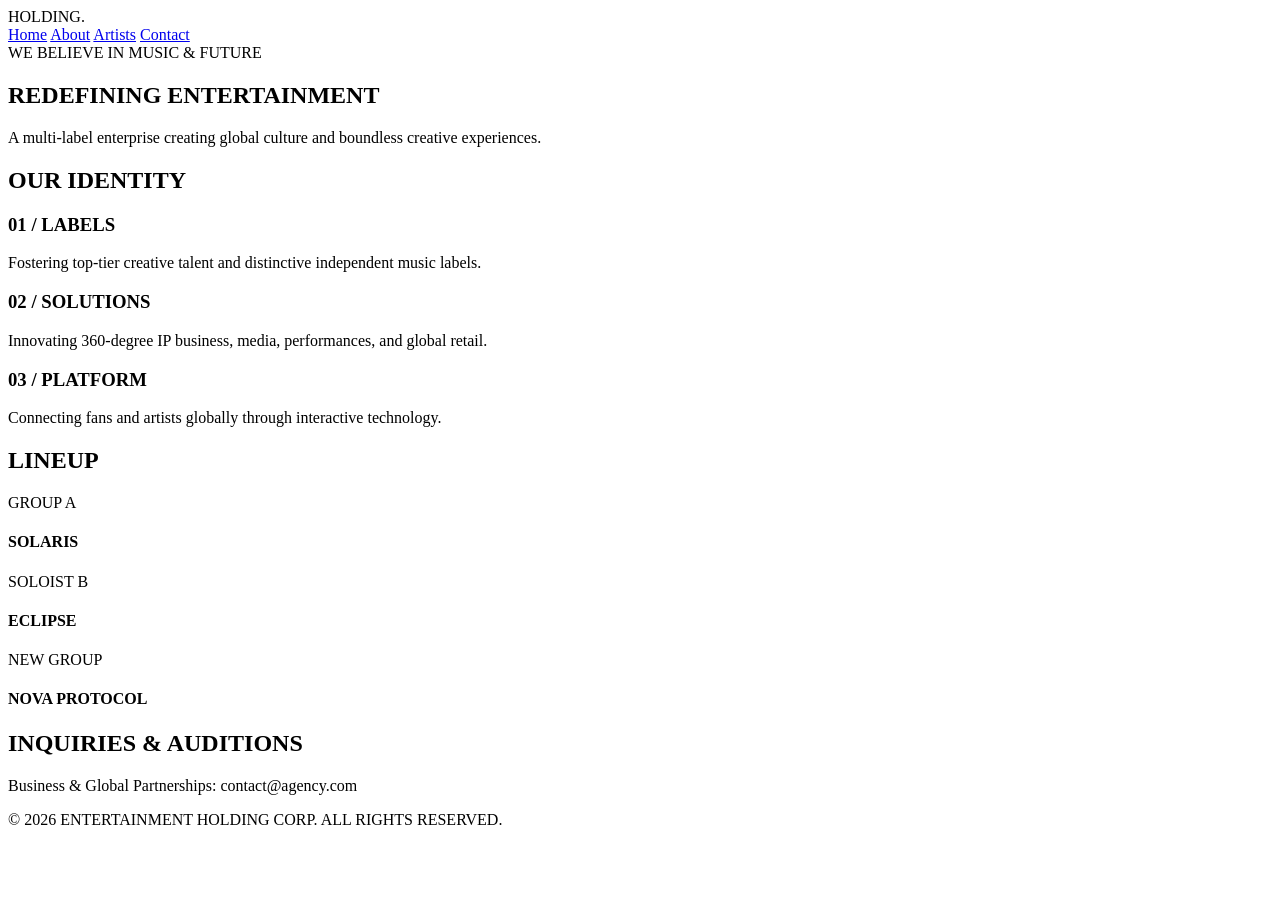
==== index.html @ 06a96ea0 "Create index.html" ====
<!DOCTYPE html>
<html lang="en">
<head>
    <meta charset="UTF-8">
    <meta name="viewport" content="width=device-width, initial-scale=1.0">
    <title>ENTERTAINMENT HOLDING | Official</title>
    <link rel="stylesheet" href="style.css">
    <!-- Google Fonts for Modern Look -->
    <link href="https://fonts.googleapis.com/css2?family=Space+Grotesk:wght@300;500;700&display=swap" rel="stylesheet">
</head>
<body>

    <!-- Minimal Header -->
    <header class="navbar">
        <div class="logo">HOLDING.</div>
        <nav class="nav-links">
            <a href="#home">Home</a>
            <a href="#about">About</a>
            <a href="#artists">Artists</a>
            <a href="#contact">Contact</a>
        </nav>
    </header>

    <!-- Section 1: Hero -->
    <section id="home" class="screen-section hero">
        <div class="content">
            <span class="tag">WE BELIEVE IN MUSIC & FUTURE</span>
            <h1>REDEFINING ENTERTAINMENT</h1>
            <p>A multi-label enterprise creating global culture and boundless creative experiences.</p>
        </div>
    </section>

    <!-- Section 2: About / Philosophy -->
    <section id="about" class="screen-section about">
        <div class="content">
            <h2>OUR IDENTITY</h2>
            <div class="grid-cards">
                <div class="card">
                    <h3>01 / LABELS</h3>
                    <p>Fostering top-tier creative talent and distinctive independent music labels.</p>
                </div>
                <div class="card">
                    <h3>02 / SOLUTIONS</h3>
                    <p>Innovating 360-degree IP business, media, performances, and global retail.</p>
                </div>
                <div class="card">
                    <h3>03 / PLATFORM</h3>
                    <p>Connecting fans and artists globally through interactive technology.</p>
                </div>
            </div>
        </div>
    </section>

    <!-- Section 3: Artists -->
    <section id="artists" class="screen-section artists">
        <div class="content">
            <h2>LINEUP</h2>
            <div class="artist-grid">
                <div class="artist-card">
                    <div class="artist-box">GROUP A</div>
                    <h4>SOLARIS</h4>
                </div>
                <div class="artist-card">
                    <div class="artist-box">SOLOIST B</div>
                    <h4>ECLIPSE</h4>
                </div>
                <div class="artist-card">
                    <div class="artist-box">NEW GROUP</div>
                    <h4>NOVA PROTOCOL</h4>
                </div>
            </div>
        </div>
    </section>

    <!-- Section 4: Contact -->
    <section id="contact" class="screen-section contact">
        <div class="content">
            <h2>INQUIRIES & AUDITIONS</h2>
            <p>Business & Global Partnerships: contact@agency.com</p>
            <footer class="footer">
                <p>&copy; 2026 ENTERTAINMENT HOLDING CORP. ALL RIGHTS RESERVED.</p>
            </footer>
        </div>
    </section>

</body>
</html>
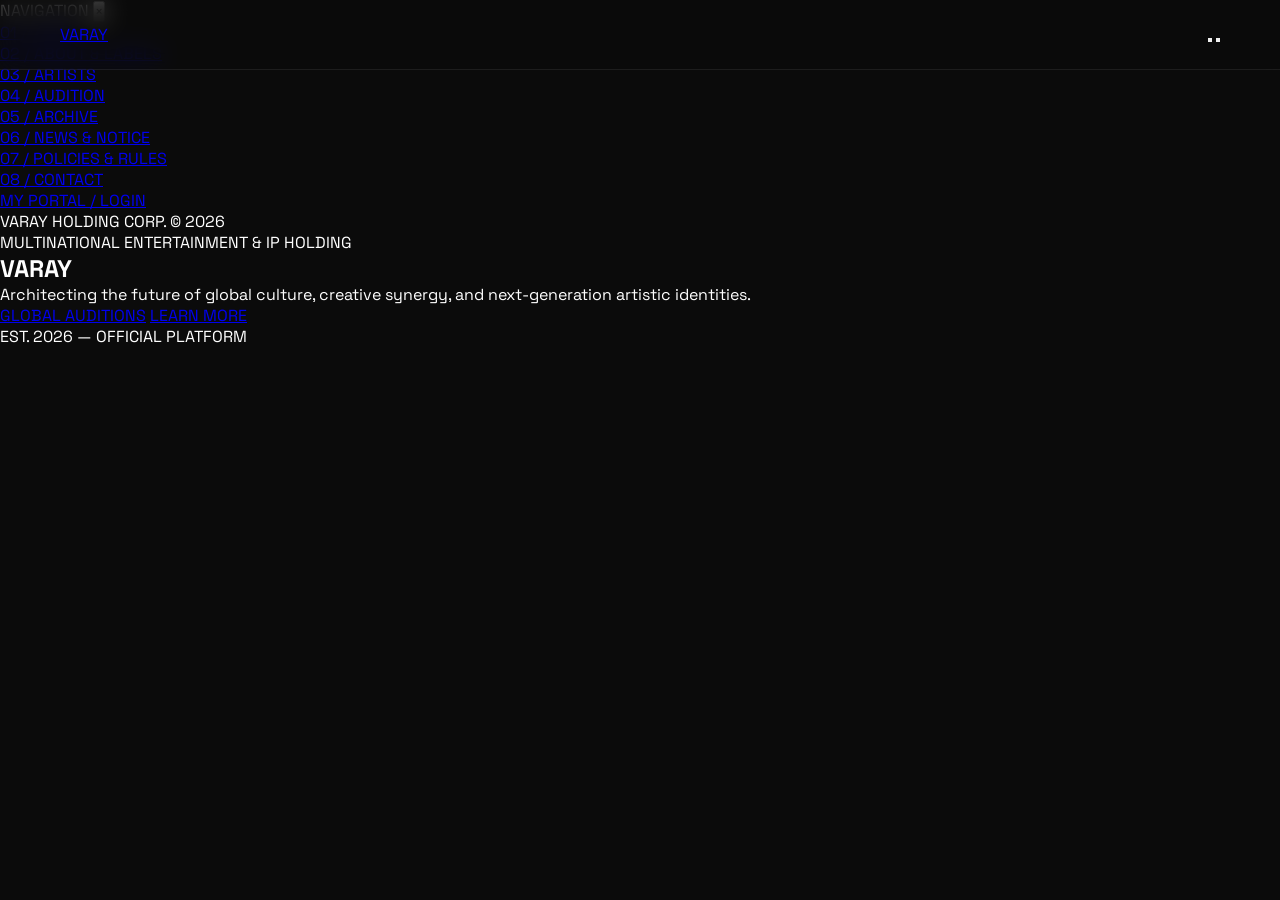
==== commit f892a19e: "Update index.html" ====
--- a/index.html
+++ b/index.html
@@ -1,87 +1,84 @@
 <!DOCTYPE html>
-<html lang="en">
+<html lang="en" data-theme="dark">
 <head>
     <meta charset="UTF-8">
-    <meta name="viewport" content="width=device-width, initial-scale=1.0">
-    <title>ENTERTAINMENT HOLDING | Official</title>
+    <meta name="viewport" content="width=device-width, initial-scale=1.0, maximum-scale=1.0, user-scalable=no">
+    <title>VARAY HOLDING | Official Global Site</title>
     <link rel="stylesheet" href="style.css">
-    <!-- Google Fonts for Modern Look -->
-    <link href="https://fonts.googleapis.com/css2?family=Space+Grotesk:wght@300;500;700&display=swap" rel="stylesheet">
+    <link rel="preconnect" href="https://fonts.googleapis.com">
+    <link rel="preconnect" href="https://fonts.gstatic.com" crossorigin>
+    <link href="https://fonts.googleapis.com/css2?family=Space+Grotesk:wght@300;400;600;700&display=swap" rel="stylesheet">
 </head>
 <body>
 
-    <!-- Minimal Header -->
+    <!-- Header / Navbar -->
     <header class="navbar">
-        <div class="logo">HOLDING.</div>
-        <nav class="nav-links">
-            <a href="#home">Home</a>
-            <a href="#about">About</a>
-            <a href="#artists">Artists</a>
-            <a href="#contact">Contact</a>
-        </nav>
+        <div class="nav-left">
+            <a href="index.html" class="brand">
+                <!-- بعداً تگ <img> لوگو اینجا قرار می‌گیرد -->
+                <span class="logo-text">VARAY</span>
+            </a>
+        </div>
+
+        <div class="nav-right">
+            <!-- Dark / Light Theme Toggle -->
+            <button id="theme-toggle" class="theme-btn" aria-label="Toggle Theme">
+                <span class="theme-indicator"></span>
+            </button>
+            
+            <!-- Menu Trigger -->
+            <button id="menu-open" class="menu-btn" aria-label="Open Navigation">
+                <span class="menu-line"></span>
+                <span class="menu-line"></span>
+            </button>
+        </div>
     </header>
 
-    <!-- Section 1: Hero -->
-    <section id="home" class="screen-section hero">
-        <div class="content">
-            <span class="tag">WE BELIEVE IN MUSIC & FUTURE</span>
-            <h1>REDEFINING ENTERTAINMENT</h1>
-            <p>A multi-label enterprise creating global culture and boundless creative experiences.</p>
+    <!-- Fullscreen Minimalist Menu Overlay -->
+    <div id="menu-overlay" class="menu-overlay">
+        <div class="menu-header">
+            <span class="menu-title">NAVIGATION</span>
+            <button id="menu-close" class="close-btn" aria-label="Close Navigation">&times;</button>
         </div>
-    </section>
+        <div class="menu-content">
+            <ul class="nav-list">
+                <li><a href="index.html" class="active">01 / HOME</a></li>
+                <li><a href="about.html">02 / ABOUT & LABELS</a></li>
+                <li><a href="artists.html">03 / ARTISTS</a></li>
+                <li><a href="audition.html">04 / AUDITION</a></li>
+                <li><a href="archive.html">05 / ARCHIVE</a></li>
+                <li><a href="news.html">06 / NEWS & NOTICE</a></li>
+                <li><a href="rules.html">07 / POLICIES & RULES</a></li>
+                <li><a href="contact.html">08 / CONTACT</a></li>
+                <li class="portal-link"><a href="portal.html">MY PORTAL / LOGIN</a></li>
+            </ul>
+        </div>
+        <div class="menu-footer">
+            <p>VARAY HOLDING CORP. &copy; 2026</p>
+        </div>
+    </div>
 
-    <!-- Section 2: About / Philosophy -->
-    <section id="about" class="screen-section about">
-        <div class="content">
-            <h2>OUR IDENTITY</h2>
-            <div class="grid-cards">
-                <div class="card">
-                    <h3>01 / LABELS</h3>
-                    <p>Fostering top-tier creative talent and distinctive independent music labels.</p>
-                </div>
-                <div class="card">
-                    <h3>02 / SOLUTIONS</h3>
-                    <p>Innovating 360-degree IP business, media, performances, and global retail.</p>
-                </div>
-                <div class="card">
-                    <h3>03 / PLATFORM</h3>
-                    <p>Connecting fans and artists globally through interactive technology.</p>
+    <!-- Main Hero Viewport -->
+    <main class="page-container">
+        <section class="hero-screen">
+            <div class="hero-center">
+                <p class="tagline">MULTINATIONAL ENTERTAINMENT & IP HOLDING</p>
+                <h1 class="main-title">VARAY</h1>
+                <p class="manifesto">
+                    Architecting the future of global culture, creative synergy, and next-generation artistic identities.
+                </p>
+                <div class="cta-actions">
+                    <a href="audition.html" class="btn-action">GLOBAL AUDITIONS</a>
+                    <a href="about.html" class="btn-secondary">LEARN MORE</a>
                 </div>
             </div>
-        </div>
-    </section>
+            
+            <div class="scroll-hint">
+                <span>EST. 2026 &mdash; OFFICIAL PLATFORM</span>
+            </div>
+        </section>
+    </main>
 
-    <!-- Section 3: Artists -->
-    <section id="artists" class="screen-section artists">
-        <div class="content">
-            <h2>LINEUP</h2>
-            <div class="artist-grid">
-                <div class="artist-card">
-                    <div class="artist-box">GROUP A</div>
-                    <h4>SOLARIS</h4>
-                </div>
-                <div class="artist-card">
-                    <div class="artist-box">SOLOIST B</div>
-                    <h4>ECLIPSE</h4>
-                </div>
-                <div class="artist-card">
-                    <div class="artist-box">NEW GROUP</div>
-                    <h4>NOVA PROTOCOL</h4>
-                </div>
-            </div>
-        </div>
-    </section>
-
-    <!-- Section 4: Contact -->
-    <section id="contact" class="screen-section contact">
-        <div class="content">
-            <h2>INQUIRIES & AUDITIONS</h2>
-            <p>Business & Global Partnerships: contact@agency.com</p>
-            <footer class="footer">
-                <p>&copy; 2026 ENTERTAINMENT HOLDING CORP. ALL RIGHTS RESERVED.</p>
-            </footer>
-        </div>
-    </section>
-
+    <script src="script.js"></script>
 </body>
 </html>
--- a/style.css
+++ b/style.css
@@ -0,0 +1,169 @@
+* {
+    margin: 0;
+    padding: 0;
+    box-sizing: border-box;
+    font-family: 'Space Grotesk', sans-serif;
+}
+
+html {
+    scroll-behavior: smooth;
+    /* این قابلیت صفحه را دقیقاً مثل هایب اسلایدی و چسبنده به هر بخش می‌کند */
+    scroll-snap-type: y mandatory;
+}
+
+body {
+    background-color: #0b0b0b;
+    color: #ffffff;
+    overflow-x: hidden;
+}
+
+/* Navbar */
+.navbar {
+    position: fixed;
+    top: 0;
+    width: 100%;
+    padding: 24px 60px;
+    display: flex;
+    justify-content: space-between;
+    align-items: center;
+    background: rgba(11, 11, 11, 0.7);
+    backdrop-filter: blur(12px);
+    z-index: 1000;
+    border-bottom: 1px solid rgba(255, 255, 255, 0.08);
+}
+
+.logo {
+    font-weight: 700;
+    font-size: 1.3rem;
+    letter-spacing: 2px;
+}
+
+.nav-links a {
+    color: #a0a0a0;
+    text-decoration: none;
+    margin-left: 35px;
+    font-size: 0.9rem;
+    letter-spacing: 1px;
+    transition: color 0.3s ease;
+}
+
+.nav-links a:hover {
+    color: #ffffff;
+}
+
+/* Screen Sections */
+.screen-section {
+    height: 100vh;
+    scroll-snap-align: start;
+    display: flex;
+    justify-content: center;
+    align-items: center;
+    padding: 80px 10%;
+    position: relative;
+    border-bottom: 1px solid rgba(255, 255, 255, 0.05);
+}
+
+.content {
+    width: 100%;
+    max-width: 1100px;
+}
+
+/* Hero Section */
+.hero .tag {
+    font-size: 0.8rem;
+    letter-spacing: 3px;
+    color: #ff3366;
+    margin-bottom: 15px;
+    display: block;
+}
+
+.hero h1 {
+    font-size: clamp(2.5rem, 6vw, 4.5rem);
+    font-weight: 700;
+    line-height: 1.1;
+    margin-bottom: 24px;
+    letter-spacing: -1px;
+}
+
+.hero p {
+    font-size: 1.2rem;
+    color: #8e8e93;
+    max-width: 600px;
+}
+
+/* Cards & Lineups */
+.grid-cards, .artist-grid {
+    display: grid;
+    grid-template-columns: repeat(auto-fit, minmax(280px, 1fr));
+    gap: 25px;
+    margin-top: 40px;
+}
+
+.card {
+    background: #141414;
+    padding: 35px;
+    border: 1px solid rgba(255, 255, 255, 0.05);
+    border-radius: 4px;
+    transition: transform 0.3s ease, border-color 0.3s ease;
+}
+
+.card:hover {
+    transform: translateY(-5px);
+    border-color: rgba(255, 255, 255, 0.3);
+}
+
+.card h3 {
+    font-size: 1rem;
+    margin-bottom: 15px;
+    letter-spacing: 1px;
+}
+
+.card p {
+    color: #8e8e93;
+    font-size: 0.95rem;
+    line-height: 1.6;
+}
+
+.artist-box {
+    height: 320px;
+    background: #181818;
+    display: flex;
+    align-items: center;
+    justify-content: center;
+    border: 1px solid rgba(255, 255, 255, 0.05);
+    margin-bottom: 15px;
+    letter-spacing: 2px;
+    color: #555;
+    transition: all 0.4s ease;
+}
+
+.artist-card:hover .artist-box {
+    background: #222;
+    color: #fff;
+    border-color: #ff3366;
+}
+
+.artist-card h4 {
+    letter-spacing: 1px;
+    font-size: 1.1rem;
+}
+
+/* Contact & Footer */
+.contact {
+    text-align: center;
+}
+
+.contact h2 {
+    font-size: 2.5rem;
+    margin-bottom: 20px;
+}
+
+.footer {
+    position: absolute;
+    bottom: 30px;
+    left: 0;
+    width: 100%;
+    font-size: 0.75rem;
+    color: #555;
+    letter-spacing: 1px;
+}
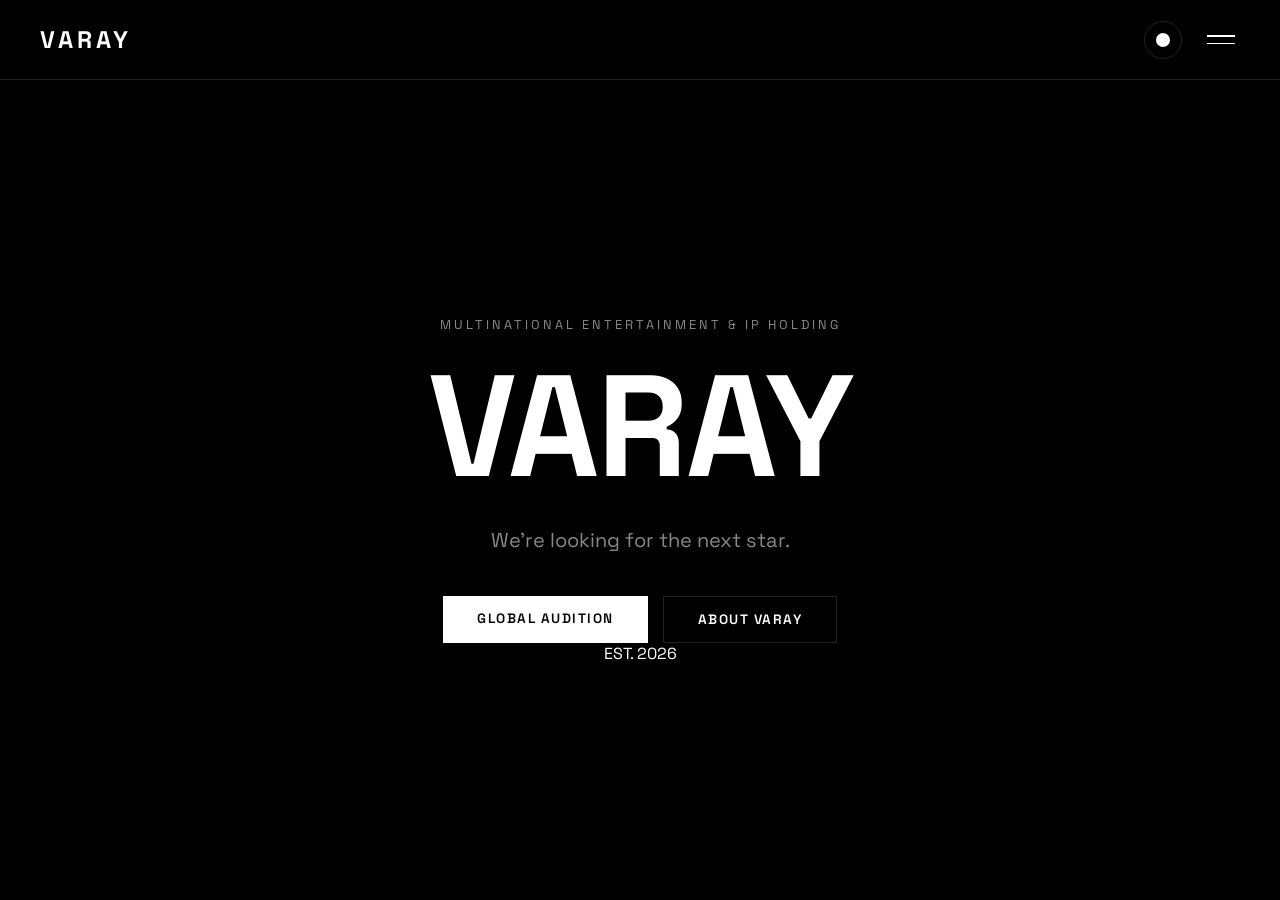
==== commit f128b993: "Update index.html" ====
--- a/index.html
+++ b/index.html
@@ -2,12 +2,12 @@
 <html lang="en" data-theme="dark">
 <head>
     <meta charset="UTF-8">
-    <meta name="viewport" content="width=device-width, initial-scale=1.0, maximum-scale=1.0, user-scalable=no">
+    <meta name="viewport" content="width=device-width, initial-scale=1.0">
     <title>VARAY HOLDING | Official Global Site</title>
     <link rel="stylesheet" href="style.css">
     <link rel="preconnect" href="https://fonts.googleapis.com">
     <link rel="preconnect" href="https://fonts.gstatic.com" crossorigin>
-    <link href="https://fonts.googleapis.com/css2?family=Space+Grotesk:wght@300;400;600;700&display=swap" rel="stylesheet">
+    <link href="https://fonts.googleapis.com/css2?family=Space+Grotesk:wght@300;400;500;600;700&display=swap" rel="stylesheet">
 </head>
 <body>
 
@@ -15,18 +15,14 @@
     <header class="navbar">
         <div class="nav-left">
             <a href="index.html" class="brand">
-                <!-- بعداً تگ <img> لوگو اینجا قرار می‌گیرد -->
                 <span class="logo-text">VARAY</span>
             </a>
         </div>
 
         <div class="nav-right">
-            <!-- Dark / Light Theme Toggle -->
             <button id="theme-toggle" class="theme-btn" aria-label="Toggle Theme">
                 <span class="theme-indicator"></span>
             </button>
-            
-            <!-- Menu Trigger -->
             <button id="menu-open" class="menu-btn" aria-label="Open Navigation">
                 <span class="menu-line"></span>
                 <span class="menu-line"></span>
@@ -34,47 +30,44 @@
         </div>
     </header>
 
-    <!-- Fullscreen Minimalist Menu Overlay -->
+    <!-- Clean Minimal Menu Overlay -->
     <div id="menu-overlay" class="menu-overlay">
         <div class="menu-header">
             <span class="menu-title">NAVIGATION</span>
             <button id="menu-close" class="close-btn" aria-label="Close Navigation">&times;</button>
         </div>
-        <div class="menu-content">
+        <div class="menu-body-scroll">
             <ul class="nav-list">
-                <li><a href="index.html" class="active">01 / HOME</a></li>
-                <li><a href="about.html">02 / ABOUT & LABELS</a></li>
-                <li><a href="artists.html">03 / ARTISTS</a></li>
-                <li><a href="audition.html">04 / AUDITION</a></li>
-                <li><a href="archive.html">05 / ARCHIVE</a></li>
-                <li><a href="news.html">06 / NEWS & NOTICE</a></li>
-                <li><a href="rules.html">07 / POLICIES & RULES</a></li>
-                <li><a href="contact.html">08 / CONTACT</a></li>
-                <li class="portal-link"><a href="portal.html">MY PORTAL / LOGIN</a></li>
+                <li><a href="index.html" class="active">HOME</a></li>
+                <li><a href="about.html">ABOUT</a></li>
+                <li><a href="artists.html">ARTISTS</a></li>
+                <li><a href="audition.html">AUDITION</a></li>
+                <li><a href="news.html">NEWS</a></li>
+                <li><a href="rules.html">POLICIES</a></li>
+                <li><a href="contact.html">CONTACT</a></li>
+                <li class="portal-link"><a href="portal.html">PORTAL</a></li>
             </ul>
         </div>
         <div class="menu-footer">
-            <p>VARAY HOLDING CORP. &copy; 2026</p>
+            <p>VARAY HOLDING CORP.</p>
         </div>
     </div>
 
-    <!-- Main Hero Viewport -->
+    <!-- Main Container -->
     <main class="page-container">
         <section class="hero-screen">
             <div class="hero-center">
                 <p class="tagline">MULTINATIONAL ENTERTAINMENT & IP HOLDING</p>
                 <h1 class="main-title">VARAY</h1>
-                <p class="manifesto">
-                    Architecting the future of global culture, creative synergy, and next-generation artistic identities.
-                </p>
+                <p class="manifesto">We're looking for the next star.</p>
                 <div class="cta-actions">
-                    <a href="audition.html" class="btn-action">GLOBAL AUDITIONS</a>
-                    <a href="about.html" class="btn-secondary">LEARN MORE</a>
+                    <a href="audition.html" class="btn-action">GLOBAL AUDITION</a>
+                    <a href="about.html" class="btn-secondary">ABOUT VARAY</a>
                 </div>
             </div>
             
-            <div class="scroll-hint">
-                <span>EST. 2026 &mdash; OFFICIAL PLATFORM</span>
+            <div class="hero-bottom-info">
+                <span>EST. 2026</span>
             </div>
         </section>
     </main>
--- a/style.css
+++ b/style.css
@@ -1,169 +1,317 @@
+/* --- Global Reset & Variables --- */
+:root {
+    --bg-color: #000000;
+    --text-color: #ffffff;
+    --muted-color: #888888;
+    --border-color: #222222;
+    --card-bg: #0d0d0d;
+    --contrast-btn-bg: #ffffff;
+    --contrast-btn-text: #000000;
+}
+
+[data-theme="light"] {
+    --bg-color: #ffffff;
+    --text-color: #000000;
+    --muted-color: #666666;
+    --border-color: #e5e5e5;
+    --card-bg: #f7f7f7;
+    --contrast-btn-bg: #000000;
+    --contrast-btn-text: #ffffff;
+}
+
 * {
     margin: 0;
     padding: 0;
     box-sizing: border-box;
-    font-family: 'Space Grotesk', sans-serif;
-}
-
-html {
-    scroll-behavior: smooth;
-    /* این قابلیت صفحه را دقیقاً مثل هایب اسلایدی و چسبنده به هر بخش می‌کند */
-    scroll-snap-type: y mandatory;
+    font-family: 'Space Grotesk', -apple-system, BlinkMacSystemFont, 'Segoe UI', Roboto, sans-serif;
+    -webkit-font-smoothing: antialiased;
 }
 
 body {
-    background-color: #0b0b0b;
-    color: #ffffff;
+    background-color: var(--bg-color);
+    color: var(--text-color);
+    transition: background-color 0.3s ease, color 0.3s ease;
     overflow-x: hidden;
 }
 
-/* Navbar */
+/* --- Header / Navigation Bar --- */
 .navbar {
     position: fixed;
     top: 0;
+    left: 0;
     width: 100%;
-    padding: 24px 60px;
+    height: 80px;
+    padding: 0 40px;
     display: flex;
     justify-content: space-between;
     align-items: center;
-    background: rgba(11, 11, 11, 0.7);
-    backdrop-filter: blur(12px);
+    background: var(--bg-color);
+    border-bottom: 1px solid var(--border-color);
+    z-index: 999;
+}
+
+.brand {
+    text-decoration: none;
+    color: var(--text-color);
+    display: flex;
+    align-items: center;
+    gap: 12px;
+}
+
+.logo-text {
+    font-size: 1.5rem;
+    font-weight: 700;
+    letter-spacing: 4px;
+}
+
+.nav-right {
+    display: flex;
+    align-items: center;
+    gap: 20px;
+}
+
+/* Theme Toggle Button (Circle Monochrome Switch) */
+.theme-btn {
+    width: 38px;
+    height: 38px;
+    border-radius: 50%;
+    background: transparent;
+    border: 1px solid var(--border-color);
+    cursor: pointer;
+    display: flex;
+    align-items: center;
+    justify-content: center;
+    transition: border-color 0.2s;
+}
+
+.theme-indicator {
+    width: 14px;
+    height: 14px;
+    border-radius: 50%;
+    background-color: var(--text-color);
+    transition: transform 0.3s ease;
+}
+
+/* Menu Trigger Button (Two Minimal Bars) */
+.menu-btn {
+    background: none;
+    border: none;
+    cursor: pointer;
+    display: flex;
+    flex-direction: column;
+    gap: 6px;
+    padding: 10px 5px;
+}
+
+.menu-line {
+    width: 28px;
+    height: 1.5px;
+    background-color: var(--text-color);
+    transition: transform 0.3s ease;
+}
+
+/* --- Fullscreen Minimalist Menu Overlay --- */
+.menu-overlay {
+    position: fixed;
+    top: 0;
+    left: 0;
+    width: 100%;
+    height: 100vh;
+    background: var(--bg-color);
     z-index: 1000;
-    border-bottom: 1px solid rgba(255, 255, 255, 0.08);
-}
-
-.logo {
-    font-weight: 700;
-    font-size: 1.3rem;
+    display: flex;
+    flex-direction: column;
+    justify-content: space-between;
+    padding: 30px 40px;
+    opacity: 0;
+    pointer-events: none;
+    transition: opacity 0.35s cubic-bezier(0.16, 1, 0.3, 1);
+}
+
+.menu-overlay.open {
+    opacity: 1;
+    pointer-events: auto;
+}
+
+.menu-header {
+    display: flex;
+    justify-content: space-between;
+    align-items: center;
+    border-bottom: 1px solid var(--border-color);
+    padding-bottom: 20px;
+}
+
+.menu-title {
+    font-size: 0.75rem;
     letter-spacing: 2px;
-}
-
-.nav-links a {
-    color: #a0a0a0;
+    color: var(--muted-color);
+}
+
+.close-btn {
+    background: none;
+    border: none;
+    font-size: 2.2rem;
+    color: var(--text-color);
+    cursor: pointer;
+    line-height: 1;
+}
+
+.menu-content {
+    margin: auto 0;
+}
+
+.nav-list {
+    list-style: none;
+    display: flex;
+    flex-direction: column;
+    gap: 16px;
+}
+
+.nav-list li a {
+    color: var(--text-color);
     text-decoration: none;
-    margin-left: 35px;
-    font-size: 0.9rem;
+    font-size: clamp(1.4rem, 3.5vw, 2.5rem);
+    font-weight: 600;
+    letter-spacing: -0.5px;
+    display: inline-block;
+    transition: opacity 0.2s, transform 0.2s;
+}
+
+.nav-list li a:hover {
+    opacity: 0.5;
+    transform: translateX(10px);
+}
+
+.nav-list li.portal-link a {
+    font-size: 1rem;
+    letter-spacing: 2px;
+    margin-top: 15px;
+    padding: 10px 20px;
+    border: 1px solid var(--text-color);
+    display: inline-block;
+}
+
+.menu-footer {
+    border-top: 1px solid var(--border-color);
+    padding-top: 20px;
+    font-size: 0.75rem;
+    color: var(--muted-color);
     letter-spacing: 1px;
-    transition: color 0.3s ease;
-}
-
-.nav-links a:hover {
-    color: #ffffff;
-}
-
-/* Screen Sections */
-.screen-section {
-    height: 100vh;
-    scroll-snap-align: start;
-    display: flex;
+}
+
+/* --- Hero Page Screen --- */
+.page-container {
+    width: 100%;
+    min-height: 100vh;
+    display: flex;
+    flex-direction: column;
     justify-content: center;
     align-items: center;
-    padding: 80px 10%;
+    padding-top: 80px;
+}
+
+.hero-screen {
+    width: 100%;
+    height: calc(100vh - 80px);
+    display: flex;
+    flex-direction: column;
+    justify-content: center;
+    align-items: center;
+    text-align: center;
+    padding: 0 20px;
     position: relative;
-    border-bottom: 1px solid rgba(255, 255, 255, 0.05);
-}
-
-.content {
-    width: 100%;
-    max-width: 1100px;
-}
-
-/* Hero Section */
-.hero .tag {
+}
+
+.tagline {
     font-size: 0.8rem;
     letter-spacing: 3px;
-    color: #ff3366;
-    margin-bottom: 15px;
-    display: block;
-}
-
-.hero h1 {
-    font-size: clamp(2.5rem, 6vw, 4.5rem);
+    color: var(--muted-color);
+    margin-bottom: 25px;
+}
+
+.main-title {
+    font-size: clamp(3.5rem, 12vw, 9rem);
     font-weight: 700;
-    line-height: 1.1;
-    margin-bottom: 24px;
-    letter-spacing: -1px;
-}
-
-.hero p {
-    font-size: 1.2rem;
-    color: #8e8e93;
-    max-width: 600px;
-}
-
-/* Cards & Lineups */
-.grid-cards, .artist-grid {
-    display: grid;
-    grid-template-columns: repeat(auto-fit, minmax(280px, 1fr));
-    gap: 25px;
-    margin-top: 40px;
-}
-
-.card {
-    background: #141414;
-    padding: 35px;
-    border: 1px solid rgba(255, 255, 255, 0.05);
-    border-radius: 4px;
-    transition: transform 0.3s ease, border-color 0.3s ease;
-}
-
-.card:hover {
-    transform: translateY(-5px);
-    border-color: rgba(255, 255, 255, 0.3);
-}
-
-.card h3 {
-    font-size: 1rem;
-    margin-bottom: 15px;
-    letter-spacing: 1px;
-}
-
-.card p {
-    color: #8e8e93;
-    font-size: 0.95rem;
+    letter-spacing: -2px;
+    line-height: 0.95;
+    margin-bottom: 30px;
+}
+
+.manifesto {
+    font-size: clamp(0.95rem, 1.8vw, 1.25rem);
+    color: var(--muted-color);
+    max-width: 650px;
     line-height: 1.6;
-}
-
-.artist-box {
-    height: 320px;
-    background: #181818;
-    display: flex;
-    align-items: center;
+    margin: 0 auto 40px auto;
+}
+
+.cta-actions {
+    display: flex;
+    gap: 15px;
     justify-content: center;
-    border: 1px solid rgba(255, 255, 255, 0.05);
-    margin-bottom: 15px;
-    letter-spacing: 2px;
-    color: #555;
-    transition: all 0.4s ease;
-}
-
-.artist-card:hover .artist-box {
-    background: #222;
-    color: #fff;
-    border-color: #ff3366;
-}
-
-.artist-card h4 {
-    letter-spacing: 1px;
-    font-size: 1.1rem;
-}
-
-/* Contact & Footer */
-.contact {
-    text-align: center;
-}
-
-.contact h2 {
-    font-size: 2.5rem;
-    margin-bottom: 20px;
-}
-
-.footer {
+    flex-wrap: wrap;
+}
+
+.btn-action {
+    background-color: var(--contrast-btn-bg);
+    color: var(--contrast-btn-text);
+    padding: 14px 34px;
+    text-decoration: none;
+    font-size: 0.85rem;
+    font-weight: 600;
+    letter-spacing: 1.5px;
+    transition: opacity 0.2s;
+}
+
+.btn-action:hover {
+    opacity: 0.85;
+}
+
+.btn-secondary {
+    background-color: transparent;
+    color: var(--text-color);
+    border: 1px solid var(--border-color);
+    padding: 14px 34px;
+    text-decoration: none;
+    font-size: 0.85rem;
+    font-weight: 600;
+    letter-spacing: 1.5px;
+    transition: border-color 0.2s;
+}
+
+.btn-secondary:hover {
+    border-color: var(--text-color);
+}
+
+.scroll-hint {
     position: absolute;
     bottom: 30px;
-    left: 0;
-    width: 100%;
     font-size: 0.75rem;
-    color: #555;
-    letter-spacing: 1px;
-}
+    letter-spacing: 2px;
+    color: var(--muted-color);
+}
+
+/* --- Mobile Responsiveness --- */
+@media (max-width: 768px) {
+    .navbar {
+        padding: 0 20px;
+        height: 70px;
+    }
+    .page-container {
+        padding-top: 70px;
+    }
+    .hero-screen {
+        height: calc(100vh - 70px);
+    }
+    .menu-overlay {
+        padding: 20px;
+    }
+    .cta-actions {
+        flex-direction: column;
+        width: 100%;
+        max-width: 320px;
+    }
+    .btn-action, .btn-secondary {
+        width: 100%;
+    }
+}
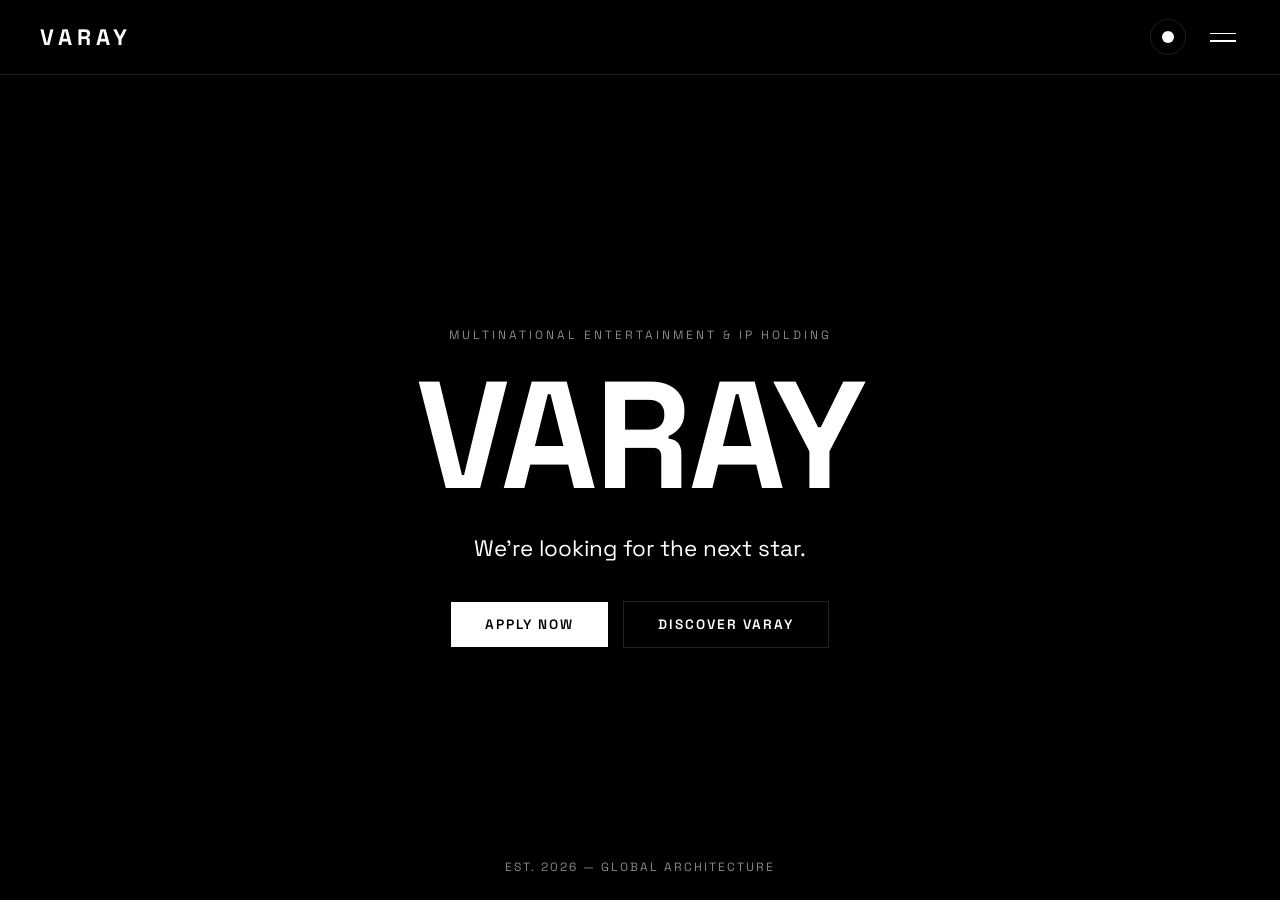
==== commit c08bed4b: "Update index.html" ====
--- a/index.html
+++ b/index.html
@@ -30,26 +30,23 @@
         </div>
     </header>
 
-    <!-- Clean Minimal Menu Overlay -->
+    <!-- Custom Menu Overlay -->
     <div id="menu-overlay" class="menu-overlay">
         <div class="menu-header">
-            <span class="menu-title">NAVIGATION</span>
+            <span class="menu-title">INDEX</span>
             <button id="menu-close" class="close-btn" aria-label="Close Navigation">&times;</button>
         </div>
         <div class="menu-body-scroll">
             <ul class="nav-list">
-                <li><a href="index.html" class="active">HOME</a></li>
-                <li><a href="about.html">ABOUT</a></li>
-                <li><a href="artists.html">ARTISTS</a></li>
-                <li><a href="audition.html">AUDITION</a></li>
-                <li><a href="news.html">NEWS</a></li>
-                <li><a href="rules.html">POLICIES</a></li>
-                <li><a href="contact.html">CONTACT</a></li>
-                <li class="portal-link"><a href="portal.html">PORTAL</a></li>
+                <li><a href="portal.html">PORTAL</a></li>
+                <li><a href="info.html">INFO</a></li>
+                <li><a href="smiles-and-rules.html">SMILES AND RULES</a></li>
+                <li><a href="news.html">ANNOUNCEMENTS * NEWS</a></li>
+                <li><a href="apply.html">APPLY</a></li>
             </ul>
         </div>
         <div class="menu-footer">
-            <p>VARAY HOLDING CORP.</p>
+            <p>VARAY HOLDING CORP. &copy; 2026</p>
         </div>
     </div>
 
@@ -61,13 +58,13 @@
                 <h1 class="main-title">VARAY</h1>
                 <p class="manifesto">We're looking for the next star.</p>
                 <div class="cta-actions">
-                    <a href="audition.html" class="btn-action">GLOBAL AUDITION</a>
-                    <a href="about.html" class="btn-secondary">ABOUT VARAY</a>
+                    <a href="apply.html" class="btn-action">APPLY NOW</a>
+                    <a href="info.html" class="btn-secondary">DISCOVER VARAY</a>
                 </div>
             </div>
             
             <div class="hero-bottom-info">
-                <span>EST. 2026</span>
+                <span>EST. 2026 &mdash; GLOBAL ARCHITECTURE</span>
             </div>
         </section>
     </main>
--- a/style.css
+++ b/style.css
@@ -1,10 +1,10 @@
-/* --- Global Reset & Variables --- */
+/* --- Global Theme Variables --- */
 :root {
     --bg-color: #000000;
     --text-color: #ffffff;
     --muted-color: #888888;
     --border-color: #222222;
-    --card-bg: #0d0d0d;
+    --input-bg: #0d0d0d;
     --contrast-btn-bg: #ffffff;
     --contrast-btn-text: #000000;
 }
@@ -14,7 +14,7 @@
     --text-color: #000000;
     --muted-color: #666666;
     --border-color: #e5e5e5;
-    --card-bg: #f7f7f7;
+    --input-bg: #f7f7f7;
     --contrast-btn-bg: #000000;
     --contrast-btn-text: #ffffff;
 }
@@ -27,20 +27,26 @@
     -webkit-font-smoothing: antialiased;
 }
 
+html {
+    overflow-y: scroll; /* حفظ اسکرول ارگانیک زنده */
+}
+
 body {
     background-color: var(--bg-color);
     color: var(--text-color);
-    transition: background-color 0.3s ease, color 0.3s ease;
-    overflow-x: hidden;
-}
-
-/* --- Header / Navigation Bar --- */
+    transition: background-color 0.25s ease, color 0.25s ease;
+    min-height: 100vh;
+    display: flex;
+    flex-direction: column;
+}
+
+/* --- Header / Navbar --- */
 .navbar {
     position: fixed;
     top: 0;
     left: 0;
     width: 100%;
-    height: 80px;
+    height: 75px;
     padding: 0 40px;
     display: flex;
     justify-content: space-between;
@@ -55,13 +61,12 @@
     color: var(--text-color);
     display: flex;
     align-items: center;
-    gap: 12px;
 }
 
 .logo-text {
-    font-size: 1.5rem;
+    font-size: 1.4rem;
     font-weight: 700;
-    letter-spacing: 4px;
+    letter-spacing: 5px;
 }
 
 .nav-right {
@@ -70,10 +75,9 @@
     gap: 20px;
 }
 
-/* Theme Toggle Button (Circle Monochrome Switch) */
 .theme-btn {
-    width: 38px;
-    height: 38px;
+    width: 36px;
+    height: 36px;
     border-radius: 50%;
     background: transparent;
     border: 1px solid var(--border-color);
@@ -81,18 +85,15 @@
     display: flex;
     align-items: center;
     justify-content: center;
-    transition: border-color 0.2s;
 }
 
 .theme-indicator {
-    width: 14px;
-    height: 14px;
+    width: 12px;
+    height: 12px;
     border-radius: 50%;
     background-color: var(--text-color);
-    transition: transform 0.3s ease;
-}
-
-/* Menu Trigger Button (Two Minimal Bars) */
+}
+
 .menu-btn {
     background: none;
     border: none;
@@ -100,17 +101,16 @@
     display: flex;
     flex-direction: column;
     gap: 6px;
-    padding: 10px 5px;
+    padding: 10px 4px;
 }
 
 .menu-line {
-    width: 28px;
+    width: 26px;
     height: 1.5px;
     background-color: var(--text-color);
-    transition: transform 0.3s ease;
-}
-
-/* --- Fullscreen Minimalist Menu Overlay --- */
+}
+
+/* --- Clean Fullscreen Menu Overlay --- */
 .menu-overlay {
     position: fixed;
     top: 0;
@@ -122,10 +122,10 @@
     display: flex;
     flex-direction: column;
     justify-content: space-between;
-    padding: 30px 40px;
+    padding: 25px 40px;
     opacity: 0;
     pointer-events: none;
-    transition: opacity 0.35s cubic-bezier(0.16, 1, 0.3, 1);
+    transition: opacity 0.3s cubic-bezier(0.16, 1, 0.3, 1);
 }
 
 .menu-overlay.open {
@@ -138,25 +138,26 @@
     justify-content: space-between;
     align-items: center;
     border-bottom: 1px solid var(--border-color);
-    padding-bottom: 20px;
+    padding-bottom: 15px;
 }
 
 .menu-title {
     font-size: 0.75rem;
-    letter-spacing: 2px;
+    letter-spacing: 3px;
     color: var(--muted-color);
 }
 
 .close-btn {
     background: none;
     border: none;
-    font-size: 2.2rem;
-    color: var(--text-color);
-    cursor: pointer;
-    line-height: 1;
-}
-
-.menu-content {
+    font-size: 2rem;
+    color: var(--text-color);
+    cursor: pointer;
+}
+
+.menu-body-scroll {
+    overflow-y: auto;
+    padding: 20px 0;
     margin: auto 0;
 }
 
@@ -164,92 +165,102 @@
     list-style: none;
     display: flex;
     flex-direction: column;
-    gap: 16px;
+    gap: 12px;
 }
 
 .nav-list li a {
     color: var(--text-color);
     text-decoration: none;
-    font-size: clamp(1.4rem, 3.5vw, 2.5rem);
+    font-size: clamp(1.6rem, 3.5vw, 2.6rem);
     font-weight: 600;
-    letter-spacing: -0.5px;
+    letter-spacing: 1px;
     display: inline-block;
     transition: opacity 0.2s, transform 0.2s;
 }
 
-.nav-list li a:hover {
-    opacity: 0.5;
-    transform: translateX(10px);
+.nav-list li a:hover, .nav-list li a.active {
+    opacity: 0.4;
+    transform: translateX(8px);
 }
 
 .nav-list li.portal-link a {
-    font-size: 1rem;
+    font-size: 0.95rem;
     letter-spacing: 2px;
-    margin-top: 15px;
-    padding: 10px 20px;
+    margin-top: 20px;
+    padding: 8px 18px;
     border: 1px solid var(--text-color);
     display: inline-block;
 }
 
 .menu-footer {
     border-top: 1px solid var(--border-color);
-    padding-top: 20px;
+    padding-top: 15px;
     font-size: 0.75rem;
     color: var(--muted-color);
-    letter-spacing: 1px;
-}
-
-/* --- Hero Page Screen --- */
+    letter-spacing: 1.5px;
+}
+
+/* --- Centered Hero Page Layout --- */
 .page-container {
     width: 100%;
-    min-height: 100vh;
+    flex: 1;
     display: flex;
     flex-direction: column;
     justify-content: center;
     align-items: center;
-    padding-top: 80px;
+    padding-top: 75px;
 }
 
 .hero-screen {
     width: 100%;
-    height: calc(100vh - 80px);
+    min-height: calc(100vh - 75px);
     display: flex;
     flex-direction: column;
     justify-content: center;
     align-items: center;
     text-align: center;
-    padding: 0 20px;
+    padding: 30px 20px;
     position: relative;
 }
 
+.hero-center {
+    display: flex;
+    flex-direction: column;
+    align-items: center;
+    justify-content: center;
+    max-width: 800px;
+    width: 100%;
+}
+
 .tagline {
-    font-size: 0.8rem;
+    font-size: 0.75rem;
     letter-spacing: 3px;
     color: var(--muted-color);
-    margin-bottom: 25px;
+    margin-bottom: 20px;
 }
 
 .main-title {
-    font-size: clamp(3.5rem, 12vw, 9rem);
+    font-size: clamp(4rem, 14vw, 9.5rem);
     font-weight: 700;
     letter-spacing: -2px;
     line-height: 0.95;
-    margin-bottom: 30px;
+    margin-bottom: 25px;
 }
 
 .manifesto {
-    font-size: clamp(0.95rem, 1.8vw, 1.25rem);
-    color: var(--muted-color);
-    max-width: 650px;
-    line-height: 1.6;
-    margin: 0 auto 40px auto;
+    font-size: clamp(1rem, 2vw, 1.4rem);
+    color: var(--text-color);
+    line-height: 1.5;
+    margin-bottom: 35px;
+    font-weight: 400;
 }
 
 .cta-actions {
     display: flex;
     gap: 15px;
     justify-content: center;
-    flex-wrap: wrap;
+    align-items: center;
+    width: 100%;
 }
 
 .btn-action {
@@ -259,7 +270,10 @@
     text-decoration: none;
     font-size: 0.85rem;
     font-weight: 600;
-    letter-spacing: 1.5px;
+    letter-spacing: 2px;
+    border: none;
+    cursor: pointer;
+    text-align: center;
     transition: opacity 0.2s;
 }
 
@@ -275,7 +289,9 @@
     text-decoration: none;
     font-size: 0.85rem;
     font-weight: 600;
-    letter-spacing: 1.5px;
+    letter-spacing: 2px;
+    cursor: pointer;
+    text-align: center;
     transition: border-color 0.2s;
 }
 
@@ -283,25 +299,217 @@
     border-color: var(--text-color);
 }
 
-.scroll-hint {
+.hero-bottom-info {
     position: absolute;
-    bottom: 30px;
+    bottom: 25px;
     font-size: 0.75rem;
     letter-spacing: 2px;
     color: var(--muted-color);
+}
+
+/* --- Audition Multi-Step Page Styling --- */
+.content-page {
+    padding-top: 110px;
+    padding-bottom: 80px;
+    justify-content: flex-start;
+}
+
+.audition-wrapper {
+    width: 100%;
+    max-width: 820px;
+    padding: 0 25px;
+}
+
+.page-header {
+    margin-bottom: 40px;
+    text-align: left;
+}
+
+.section-tag {
+    font-size: 0.75rem;
+    letter-spacing: 3px;
+    color: var(--muted-color);
+    margin-bottom: 10px;
+}
+
+.page-title {
+    font-size: clamp(2rem, 5vw, 3.2rem);
+    letter-spacing: -1px;
+    margin-bottom: 15px;
+}
+
+.page-desc {
+    font-size: 0.95rem;
+    color: var(--muted-color);
+    line-height: 1.6;
+}
+
+/* Step Bar */
+.stepper {
+    display: flex;
+    border-bottom: 1px solid var(--border-color);
+    margin-bottom: 40px;
+    gap: 15px;
+    overflow-x: auto;
+}
+
+.step-indicator {
+    padding: 12px 10px;
+    font-size: 0.8rem;
+    font-weight: 600;
+    letter-spacing: 1.5px;
+    color: var(--muted-color);
+    white-space: nowrap;
+    border-bottom: 2px solid transparent;
+}
+
+.step-indicator.active {
+    color: var(--text-color);
+    border-bottom: 2px solid var(--text-color);
+}
+
+/* Forms */
+.form-step {
+    display: none;
+    animation: fadeIn 0.3s ease;
+}
+
+.form-step.active {
+    display: block;
+}
+
+@keyframes fadeIn {
+    from { opacity: 0; transform: translateY(6px); }
+    to { opacity: 1; transform: translateY(0); }
+}
+
+.step-title {
+    font-size: 1.3rem;
+    margin-bottom: 30px;
+    letter-spacing: 0.5px;
+}
+
+.form-grid {
+    display: grid;
+    grid-template-columns: 1fr 1fr;
+    gap: 20px;
+}
+
+.input-group {
+    display: flex;
+    flex-direction: column;
+    gap: 8px;
+    margin-bottom: 25px;
+}
+
+.input-group label {
+    font-size: 0.8rem;
+    letter-spacing: 1.5px;
+    color: var(--muted-color);
+    text-transform: uppercase;
+}
+
+.input-group input[type="text"],
+.input-group input[type="email"],
+.input-group input[type="date"],
+.input-group input[type="number"],
+.input-group input[type="url"],
+.input-group select,
+.input-group textarea {
+    background-color: var(--input-bg);
+    border: 1px solid var(--border-color);
+    color: var(--text-color);
+    padding: 14px 16px;
+    font-size: 0.95rem;
+    outline: none;
+    transition: border-color 0.2s;
+}
+
+.input-group input:focus,
+.input-group select:focus,
+.input-group textarea:focus {
+    border-color: var(--text-color);
+}
+
+/* Custom Checkbox & Radio */
+.checkbox-grid, .radio-group {
+    display: grid;
+    grid-template-columns: repeat(auto-fit, minmax(140px, 1fr));
+    gap: 12px;
+    margin-top: 5px;
+}
+
+.custom-check, .custom-radio {
+    display: flex;
+    align-items: center;
+    gap: 10px;
+    background-color: var(--input-bg);
+    border: 1px solid var(--border-color);
+    padding: 12px 14px;
+    cursor: pointer;
+    font-size: 0.85rem;
+    color: var(--text-color);
+}
+
+.custom-check input, .custom-radio input {
+    accent-color: var(--text-color);
+}
+
+/* File Drop Zone */
+.file-drop-zone {
+    border: 1px dashed var(--border-color);
+    padding: 30px;
+    text-align: center;
+    background-color: var(--input-bg);
+    position: relative;
+    cursor: pointer;
+}
+
+.file-drop-zone input[type="file"] {
+    position: absolute;
+    top: 0;
+    left: 0;
+    width: 100%;
+    height: 100%;
+    opacity: 0;
+    cursor: pointer;
+}
+
+.drop-text {
+    font-size: 0.9rem;
+    margin-bottom: 6px;
+    color: var(--text-color);
+}
+
+.file-hint {
+    font-size: 0.75rem;
+    color: var(--muted-color);
+}
+
+.step-nav {
+    display: flex;
+    justify-content: space-between;
+    align-items: center;
+    margin-top: 40px;
+    border-top: 1px solid var(--border-color);
+    padding-top: 25px;
+}
+
+.step-nav.right-align {
+    justify-content: flex-end;
 }
 
 /* --- Mobile Responsiveness --- */
 @media (max-width: 768px) {
     .navbar {
         padding: 0 20px;
-        height: 70px;
+        height: 65px;
     }
     .page-container {
-        padding-top: 70px;
+        padding-top: 65px;
     }
     .hero-screen {
-        height: calc(100vh - 70px);
+        min-height: calc(100vh - 65px);
     }
     .menu-overlay {
         padding: 20px;
@@ -309,9 +517,13 @@
     .cta-actions {
         flex-direction: column;
         width: 100%;
-        max-width: 320px;
+        max-width: 300px;
     }
     .btn-action, .btn-secondary {
         width: 100%;
     }
-}
+    .form-grid {
+        grid-template-columns: 1fr;
+        gap: 0;
+    }
+}
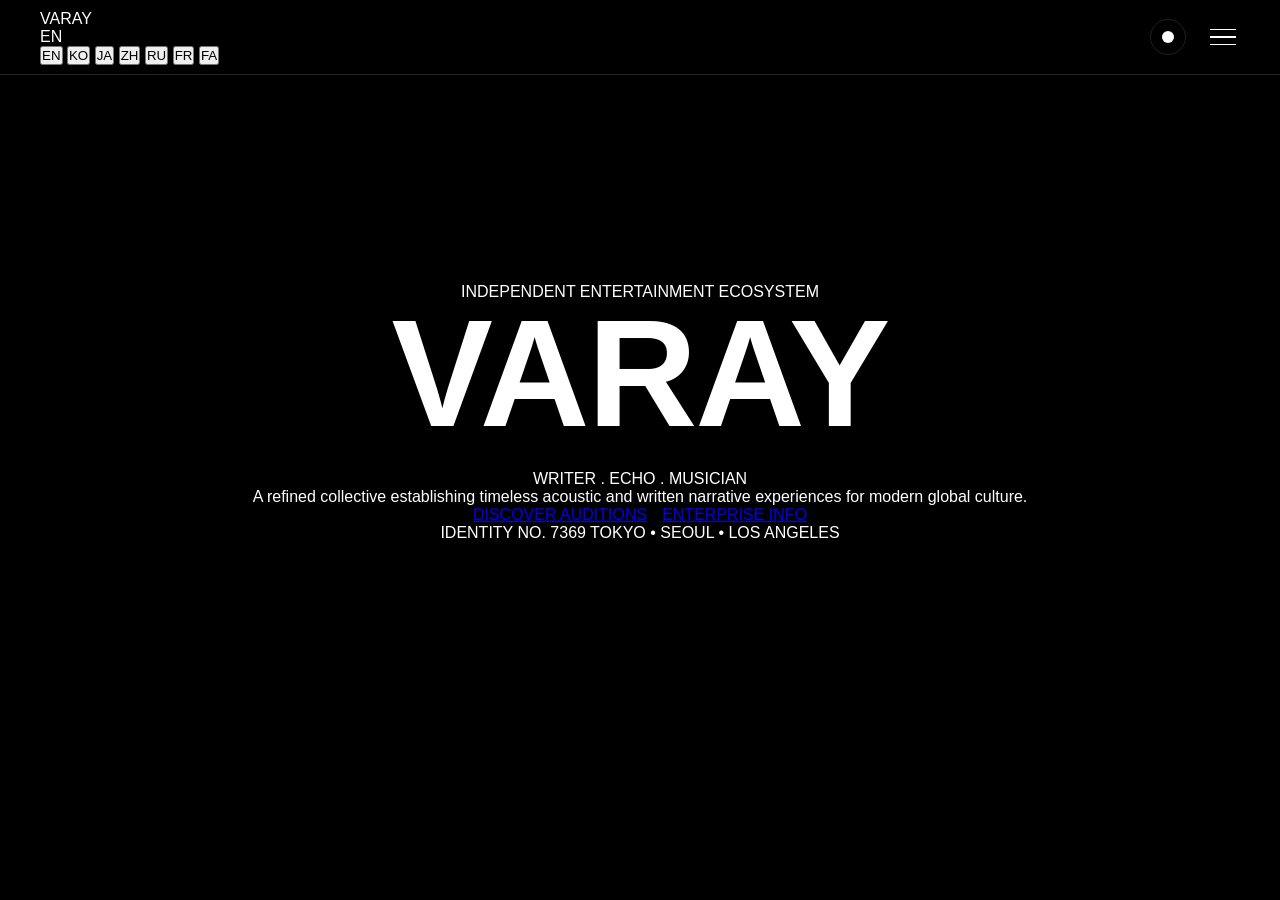
==== commit aefaad86: "Update index.html" ====
--- a/index.html
+++ b/index.html
@@ -3,20 +3,29 @@
 <head>
     <meta charset="UTF-8">
     <meta name="viewport" content="width=device-width, initial-scale=1.0">
-    <title>VARAY HOLDING | Official Global Site</title>
+    <title>VARAY HOLDING | Official</title>
     <link rel="stylesheet" href="style.css">
     <link rel="preconnect" href="https://fonts.googleapis.com">
     <link rel="preconnect" href="https://fonts.gstatic.com" crossorigin>
-    <link href="https://fonts.googleapis.com/css2?family=Space+Grotesk:wght@300;400;500;600;700&display=swap" rel="stylesheet">
+    <link href="https://fonts.googleapis.com/css2?family=Plus+Jakarta+Sans:wght@300;400;500;600;700&display=swap" rel="stylesheet">
 </head>
 <body>
 
-    <!-- Header / Navbar -->
     <header class="navbar">
         <div class="nav-left">
-            <a href="index.html" class="brand">
-                <span class="logo-text">VARAY</span>
-            </a>
+            <a href="index.html" class="brand">VARAY</a>
+            <div class="lang-selector">
+                <span class="lang-current">EN</span>
+                <div class="lang-dropdown">
+                    <button type="button" class="lang-opt active">EN</button>
+                    <button type="button" class="lang-opt">KO</button>
+                    <button type="button" class="lang-opt">JA</button>
+                    <button type="button" class="lang-opt">ZH</button>
+                    <button type="button" class="lang-opt">RU</button>
+                    <button type="button" class="lang-opt">FR</button>
+                    <button type="button" class="lang-opt">FA</button>
+                </div>
+            </div>
         </div>
 
         <div class="nav-right">
@@ -26,17 +35,17 @@
             <button id="menu-open" class="menu-btn" aria-label="Open Navigation">
                 <span class="menu-line"></span>
                 <span class="menu-line"></span>
+                <span class="menu-line"></span>
             </button>
         </div>
     </header>
 
-    <!-- Custom Menu Overlay -->
     <div id="menu-overlay" class="menu-overlay">
         <div class="menu-header">
-            <span class="menu-title">INDEX</span>
+            <span class="menu-title">INDEX // 7369</span>
             <button id="menu-close" class="close-btn" aria-label="Close Navigation">&times;</button>
         </div>
-        <div class="menu-body-scroll">
+        <div class="menu-content">
             <ul class="nav-list">
                 <li><a href="portal.html">PORTAL</a></li>
                 <li><a href="info.html">INFO</a></li>
@@ -46,25 +55,28 @@
             </ul>
         </div>
         <div class="menu-footer">
-            <p>VARAY HOLDING CORP. &copy; 2026</p>
+            <p>VARAY HOLDING ENTERTAINMENT &bull; 7369 INTL</p>
         </div>
     </div>
 
-    <!-- Main Container -->
-    <main class="page-container">
+    <main class="main-viewport">
         <section class="hero-screen">
             <div class="hero-center">
-                <p class="tagline">MULTINATIONAL ENTERTAINMENT & IP HOLDING</p>
+                <span class="hero-badge">INDEPENDENT ENTERTAINMENT ECOSYSTEM</span>
                 <h1 class="main-title">VARAY</h1>
-                <p class="manifesto">We're looking for the next star.</p>
+                <p class="hero-concept">WRITER . ECHO . MUSICIAN</p>
+                <p class="manifesto-sub">A refined collective establishing timeless acoustic and written narrative experiences for modern global culture.</p>
+                
                 <div class="cta-actions">
-                    <a href="apply.html" class="btn-action">APPLY NOW</a>
-                    <a href="info.html" class="btn-secondary">DISCOVER VARAY</a>
+                    <a href="apply.html" class="pill-btn primary">DISCOVER AUDITIONS</a>
+                    <a href="info.html" class="pill-btn secondary">ENTERPRISE INFO</a>
                 </div>
             </div>
             
-            <div class="hero-bottom-info">
-                <span>EST. 2026 &mdash; GLOBAL ARCHITECTURE</span>
+            <div class="hero-meta">
+                <span>IDENTITY NO. 7369</span>
+                <span class="dot"></span>
+                <span>TOKYO &bull; SEOUL &bull; LOS ANGELES</span>
             </div>
         </section>
     </main>
--- a/style.css
+++ b/style.css
@@ -28,7 +28,7 @@
 }
 
 html {
-    overflow-y: scroll; /* حفظ اسکرول ارگانیک زنده */
+    overflow-y: scroll;
 }
 
 body {
@@ -40,7 +40,7 @@
     flex-direction: column;
 }
 
-/* --- Header / Navbar --- */
+/* Navbar */
 .navbar {
     position: fixed;
     top: 0;
@@ -59,8 +59,6 @@
 .brand {
     text-decoration: none;
     color: var(--text-color);
-    display: flex;
-    align-items: center;
 }
 
 .logo-text {
@@ -110,7 +108,7 @@
     background-color: var(--text-color);
 }
 
-/* --- Clean Fullscreen Menu Overlay --- */
+/* Fullscreen Menu */
 .menu-overlay {
     position: fixed;
     top: 0;
@@ -125,7 +123,7 @@
     padding: 25px 40px;
     opacity: 0;
     pointer-events: none;
-    transition: opacity 0.3s cubic-bezier(0.16, 1, 0.3, 1);
+    transition: opacity 0.3s ease;
 }
 
 .menu-overlay.open {
@@ -165,13 +163,13 @@
     list-style: none;
     display: flex;
     flex-direction: column;
-    gap: 12px;
+    gap: 16px;
 }
 
 .nav-list li a {
     color: var(--text-color);
     text-decoration: none;
-    font-size: clamp(1.6rem, 3.5vw, 2.6rem);
+    font-size: clamp(1.8rem, 4vw, 3rem);
     font-weight: 600;
     letter-spacing: 1px;
     display: inline-block;
@@ -180,16 +178,7 @@
 
 .nav-list li a:hover, .nav-list li a.active {
     opacity: 0.4;
-    transform: translateX(8px);
-}
-
-.nav-list li.portal-link a {
-    font-size: 0.95rem;
-    letter-spacing: 2px;
-    margin-top: 20px;
-    padding: 8px 18px;
-    border: 1px solid var(--text-color);
-    display: inline-block;
+    transform: translateX(10px);
 }
 
 .menu-footer {
@@ -200,7 +189,7 @@
     letter-spacing: 1.5px;
 }
 
-/* --- Centered Hero Page Layout --- */
+/* Page Containers */
 .page-container {
     width: 100%;
     flex: 1;
@@ -252,7 +241,6 @@
     color: var(--text-color);
     line-height: 1.5;
     margin-bottom: 35px;
-    font-weight: 400;
 }
 
 .cta-actions {
@@ -263,40 +251,27 @@
     width: 100%;
 }
 
-.btn-action {
-    background-color: var(--contrast-btn-bg);
-    color: var(--contrast-btn-text);
+.btn-action, .btn-secondary {
     padding: 14px 34px;
     text-decoration: none;
     font-size: 0.85rem;
     font-weight: 600;
     letter-spacing: 2px;
+    cursor: pointer;
+    text-align: center;
+    display: inline-block;
+}
+
+.btn-action {
+    background-color: var(--contrast-btn-bg);
+    color: var(--contrast-btn-text);
     border: none;
-    cursor: pointer;
-    text-align: center;
-    transition: opacity 0.2s;
-}
-
-.btn-action:hover {
-    opacity: 0.85;
 }
 
 .btn-secondary {
     background-color: transparent;
     color: var(--text-color);
     border: 1px solid var(--border-color);
-    padding: 14px 34px;
-    text-decoration: none;
-    font-size: 0.85rem;
-    font-weight: 600;
-    letter-spacing: 2px;
-    cursor: pointer;
-    text-align: center;
-    transition: border-color 0.2s;
-}
-
-.btn-secondary:hover {
-    border-color: var(--text-color);
 }
 
 .hero-bottom-info {
@@ -307,7 +282,7 @@
     color: var(--muted-color);
 }
 
-/* --- Audition Multi-Step Page Styling --- */
+/* Content Pages Layout */
 .content-page {
     padding-top: 110px;
     padding-bottom: 80px;
@@ -344,7 +319,7 @@
     line-height: 1.6;
 }
 
-/* Step Bar */
+/* Stepper & Tabs */
 .stepper {
     display: flex;
     border-bottom: 1px solid var(--border-color);
@@ -361,6 +336,11 @@
     color: var(--muted-color);
     white-space: nowrap;
     border-bottom: 2px solid transparent;
+    background: none;
+    border-top: none;
+    border-left: none;
+    border-right: none;
+    cursor: pointer;
 }
 
 .step-indicator.active {
@@ -368,14 +348,14 @@
     border-bottom: 2px solid var(--text-color);
 }
 
-/* Forms */
+/* Form Styles */
 .form-step {
     display: none;
-    animation: fadeIn 0.3s ease;
 }
 
 .form-step.active {
     display: block;
+    animation: fadeIn 0.3s ease;
 }
 
 @keyframes fadeIn {
@@ -384,8 +364,8 @@
 }
 
 .step-title {
-    font-size: 1.3rem;
-    margin-bottom: 30px;
+    font-size: 1.25rem;
+    margin-bottom: 25px;
     letter-spacing: 0.5px;
 }
 
@@ -403,40 +383,29 @@
 }
 
 .input-group label {
-    font-size: 0.8rem;
+    font-size: 0.75rem;
     letter-spacing: 1.5px;
     color: var(--muted-color);
     text-transform: uppercase;
 }
 
-.input-group input[type="text"],
-.input-group input[type="email"],
-.input-group input[type="date"],
-.input-group input[type="number"],
-.input-group input[type="url"],
-.input-group select,
-.input-group textarea {
+.input-group input, .input-group select, .input-group textarea {
     background-color: var(--input-bg);
     border: 1px solid var(--border-color);
     color: var(--text-color);
     padding: 14px 16px;
     font-size: 0.95rem;
     outline: none;
-    transition: border-color 0.2s;
-}
-
-.input-group input:focus,
-.input-group select:focus,
-.input-group textarea:focus {
+}
+
+.input-group input:focus, .input-group select:focus, .input-group textarea:focus {
     border-color: var(--text-color);
 }
 
-/* Custom Checkbox & Radio */
 .checkbox-grid, .radio-group {
     display: grid;
-    grid-template-columns: repeat(auto-fit, minmax(140px, 1fr));
+    grid-template-columns: repeat(auto-fit, minmax(130px, 1fr));
     gap: 12px;
-    margin-top: 5px;
 }
 
 .custom-check, .custom-radio {
@@ -448,21 +417,14 @@
     padding: 12px 14px;
     cursor: pointer;
     font-size: 0.85rem;
-    color: var(--text-color);
-}
-
-.custom-check input, .custom-radio input {
-    accent-color: var(--text-color);
-}
-
-/* File Drop Zone */
+}
+
 .file-drop-zone {
     border: 1px dashed var(--border-color);
     padding: 30px;
     text-align: center;
     background-color: var(--input-bg);
     position: relative;
-    cursor: pointer;
 }
 
 .file-drop-zone input[type="file"] {
@@ -478,7 +440,6 @@
 .drop-text {
     font-size: 0.9rem;
     margin-bottom: 6px;
-    color: var(--text-color);
 }
 
 .file-hint {
@@ -499,7 +460,121 @@
     justify-content: flex-end;
 }
 
-/* --- Mobile Responsiveness --- */
+/* Info, News & Rules Styling */
+.info-grid {
+    display: flex;
+    flex-direction: column;
+    gap: 25px;
+}
+
+.info-card, .rule-block, .news-item {
+    background-color: var(--input-bg);
+    border: 1px solid var(--border-color);
+    padding: 30px;
+}
+
+.card-title, .rule-block h2 {
+    font-size: 1.15rem;
+    letter-spacing: 1px;
+    margin-bottom: 12px;
+}
+
+.card-desc, .rule-block p, .news-summary {
+    color: var(--muted-color);
+    line-height: 1.6;
+    font-size: 0.95rem;
+}
+
+.clean-bullet-list {
+    list-style: none;
+    margin-top: 10px;
+    display: flex;
+    flex-direction: column;
+    gap: 10px;
+    color: var(--muted-color);
+    font-size: 0.95rem;
+}
+
+.clean-bullet-list strong {
+    color: var(--text-color);
+}
+
+.rules-section, .news-list {
+    display: flex;
+    flex-direction: column;
+    gap: 20px;
+}
+
+.news-date {
+    font-size: 0.75rem;
+    color: var(--muted-color);
+    letter-spacing: 2px;
+    display: block;
+    margin-bottom: 8px;
+}
+
+.news-heading {
+    font-size: 1.25rem;
+    margin-bottom: 10px;
+}
+
+/* Portal Dashboards */
+.hidden {
+    display: none !important;
+}
+
+.dash-card {
+    background: var(--input-bg);
+    border: 1px solid var(--border-color);
+    padding: 25px;
+    margin-top: 25px;
+}
+
+.dash-tag {
+    font-size: 0.75rem;
+    letter-spacing: 2px;
+    color: var(--muted-color);
+    display: block;
+    margin-bottom: 10px;
+}
+
+.dash-status {
+    margin: 10px 0;
+    font-size: 0.95rem;
+}
+
+.dash-text {
+    color: var(--muted-color);
+    font-size: 0.9rem;
+    line-height: 1.5;
+}
+
+.applicant-row {
+    display: flex;
+    justify-content: space-between;
+    align-items: center;
+}
+
+.score-actions {
+    display: flex;
+    gap: 10px;
+}
+
+.btn-tag {
+    background: transparent;
+    border: 1px solid var(--border-color);
+    color: var(--text-color);
+    padding: 8px 14px;
+    font-size: 0.75rem;
+    cursor: pointer;
+}
+
+.btn-tag.accept {
+    background: var(--contrast-btn-bg);
+    color: var(--contrast-btn-text);
+}
+
+/* Mobile Responsive */
 @media (max-width: 768px) {
     .navbar {
         padding: 0 20px;
@@ -511,19 +586,19 @@
     .hero-screen {
         min-height: calc(100vh - 65px);
     }
-    .menu-overlay {
-        padding: 20px;
+    .form-grid {
+        grid-template-columns: 1fr;
+        gap: 0;
     }
     .cta-actions {
         flex-direction: column;
-        width: 100%;
-        max-width: 300px;
     }
     .btn-action, .btn-secondary {
         width: 100%;
     }
-    .form-grid {
-        grid-template-columns: 1fr;
-        gap: 0;
+    .applicant-row {
+        flex-direction: column;
+        align-items: flex-start;
+        gap: 15px;
     }
 }
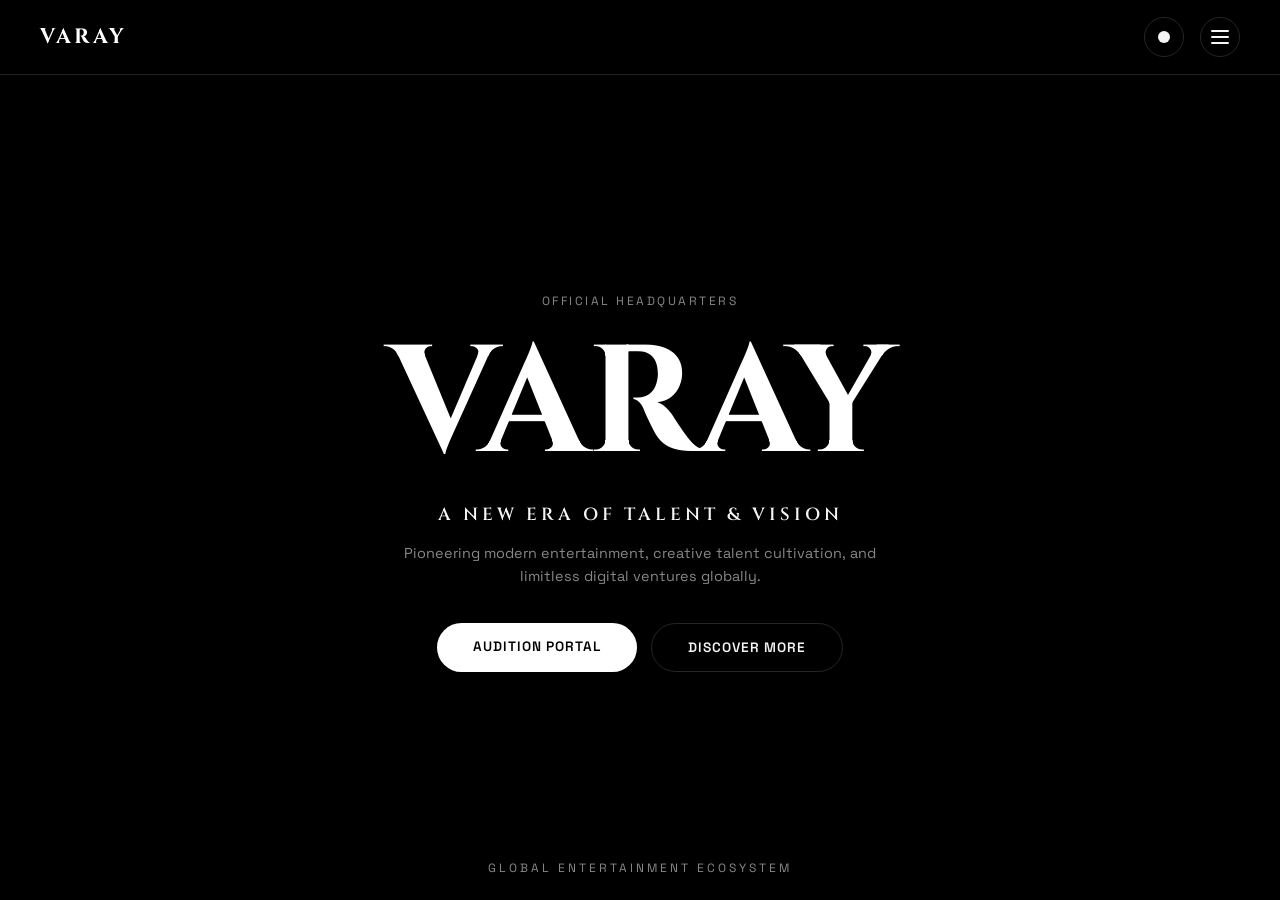
==== commit 83dc24c8: "Update index.html" ====
--- a/index.html
+++ b/index.html
@@ -1,86 +1,78 @@
 <!DOCTYPE html>
 <html lang="en" data-theme="dark">
 <head>
-    <meta charset="UTF-8">
-    <meta name="viewport" content="width=device-width, initial-scale=1.0">
-    <title>VARAY HOLDING | Official</title>
-    <link rel="stylesheet" href="style.css">
-    <link rel="preconnect" href="https://fonts.googleapis.com">
-    <link rel="preconnect" href="https://fonts.gstatic.com" crossorigin>
-    <link href="https://fonts.googleapis.com/css2?family=Plus+Jakarta+Sans:wght@300;400;500;600;700&display=swap" rel="stylesheet">
+  <meta charset="UTF-8">
+  <meta name="viewport" content="width=device-width, initial-scale=1.0, maximum-scale=1.0, user-scalable=no">
+  <title>VARAY — Entertainment & Enterprise</title>
+  <link rel="stylesheet" href="style.css">
 </head>
-<body>
+<body class="no-scroll">
 
-    <header class="navbar">
-        <div class="nav-left">
-            <a href="index.html" class="brand">VARAY</a>
-            <div class="lang-selector">
-                <span class="lang-current">EN</span>
-                <div class="lang-dropdown">
-                    <button type="button" class="lang-opt active">EN</button>
-                    <button type="button" class="lang-opt">KO</button>
-                    <button type="button" class="lang-opt">JA</button>
-                    <button type="button" class="lang-opt">ZH</button>
-                    <button type="button" class="lang-opt">RU</button>
-                    <button type="button" class="lang-opt">FR</button>
-                    <button type="button" class="lang-opt">FA</button>
-                </div>
-            </div>
+  <!-- Header Navbar -->
+  <header class="navbar">
+    <a href="index.html" class="brand">VARAY</a>
+    <div class="nav-actions">
+      <button class="theme-toggle-btn" aria-label="Toggle Theme">
+        <div class="dot"></div>
+      </button>
+      <button class="hamburger-btn" id="menuBtn" aria-label="Open Menu">
+        <div class="bar"></div>
+        <div class="bar"></div>
+        <div class="bar"></div>
+      </button>
+    </div>
+  </header>
+
+  <!-- Fullscreen Navigation Menu -->
+  <div class="menu-overlay" id="menuOverlay">
+    <div class="menu-top-bar">
+      <div class="menu-title">NAVIGATION INDEX</div>
+      <button class="close-btn" id="closeMenuBtn" aria-label="Close Menu">✕</button>
+    </div>
+    
+    <nav class="menu-links">
+      <a href="portal.html">PORTAL</a>
+      <a href="info.html">ENTERPRISE INFO</a>
+      <a href="smiles-and-rules.html">RULES & TERMS</a>
+      <a href="news.html">ANNOUNCEMENTS</a>
+      <a href="apply.html">APPLY AUDITION</a>
+    </nav>
+
+    <div class="menu-bottom">
+      <div class="menu-lang-wrapper">
+        <button class="lang-trigger-btn" id="langTrigger">
+          <span id="currentLangLabel">EN</span>
+          <span style="font-size:0.6rem;">▼</span>
+        </button>
+        <div class="menu-lang-list" id="langMenu">
+          <button class="lang-option active" data-lang="en" data-code="EN">English (EN)</button>
+          <button class="lang-option" data-lang="ko" data-code="KO">한국어 (KO)</button>
+          <button class="lang-option" data-lang="ja" data-code="JA">日本語 (JA)</button>
+          <button class="lang-option" data-lang="zh" data-code="ZH">中文 (ZH)</button>
+          <button class="lang-option" data-lang="ru" data-code="RU">Русский (RU)</button>
+          <button class="lang-option" data-lang="fa" data-code="FA">فارسی (FA)</button>
+          <button class="lang-option" data-lang="fr" data-code="FR">Français (FR)</button>
         </div>
+      </div>
+      <div class="menu-serial">#VRY-7369</div>
+    </div>
+  </div>
 
-        <div class="nav-right">
-            <button id="theme-toggle" class="theme-btn" aria-label="Toggle Theme">
-                <span class="theme-indicator"></span>
-            </button>
-            <button id="menu-open" class="menu-btn" aria-label="Open Navigation">
-                <span class="menu-line"></span>
-                <span class="menu-line"></span>
-                <span class="menu-line"></span>
-            </button>
-        </div>
-    </header>
+  <!-- Main Hero Viewport -->
+  <main class="home-viewport">
+    <div class="hero-badge">OFFICIAL HEADQUARTERS</div>
+    <h1 class="main-title">VARAY</h1>
+    <div class="hero-concept">A NEW ERA OF TALENT & VISION</div>
+    <p class="manifesto-text">
+      Pioneering modern entertainment, creative talent cultivation, and limitless digital ventures globally.
+    </p>
+    <div class="cta-group">
+      <a href="apply.html" class="pill-btn primary">AUDITION PORTAL</a>
+      <a href="portal.html" class="pill-btn secondary">DISCOVER MORE</a>
+    </div>
+    <div class="home-footer-meta">GLOBAL ENTERTAINMENT ECOSYSTEM</div>
+  </main>
 
-    <div id="menu-overlay" class="menu-overlay">
-        <div class="menu-header">
-            <span class="menu-title">INDEX // 7369</span>
-            <button id="menu-close" class="close-btn" aria-label="Close Navigation">&times;</button>
-        </div>
-        <div class="menu-content">
-            <ul class="nav-list">
-                <li><a href="portal.html">PORTAL</a></li>
-                <li><a href="info.html">INFO</a></li>
-                <li><a href="smiles-and-rules.html">SMILES AND RULES</a></li>
-                <li><a href="news.html">ANNOUNCEMENTS * NEWS</a></li>
-                <li><a href="apply.html">APPLY</a></li>
-            </ul>
-        </div>
-        <div class="menu-footer">
-            <p>VARAY HOLDING ENTERTAINMENT &bull; 7369 INTL</p>
-        </div>
-    </div>
-
-    <main class="main-viewport">
-        <section class="hero-screen">
-            <div class="hero-center">
-                <span class="hero-badge">INDEPENDENT ENTERTAINMENT ECOSYSTEM</span>
-                <h1 class="main-title">VARAY</h1>
-                <p class="hero-concept">WRITER . ECHO . MUSICIAN</p>
-                <p class="manifesto-sub">A refined collective establishing timeless acoustic and written narrative experiences for modern global culture.</p>
-                
-                <div class="cta-actions">
-                    <a href="apply.html" class="pill-btn primary">DISCOVER AUDITIONS</a>
-                    <a href="info.html" class="pill-btn secondary">ENTERPRISE INFO</a>
-                </div>
-            </div>
-            
-            <div class="hero-meta">
-                <span>IDENTITY NO. 7369</span>
-                <span class="dot"></span>
-                <span>TOKYO &bull; SEOUL &bull; LOS ANGELES</span>
-            </div>
-        </section>
-    </main>
-
-    <script src="script.js"></script>
+  <script src="script.js"></script>
 </body>
 </html>
--- a/style.css
+++ b/style.css
@@ -1,3 +1,1285 @@
+/* --- Google Fonts (Original High-End Aesthetic) --- */
+@import url('https://fonts.googleapis.com/css2?family=Cinzel:wght@400;600;700;900&family=Space+Grotesk:wght@300;400;500;600;700&display=swap');
+
+:root {
+  --bg: #050505;
+  --surface: #0f0f0f;
+  --surface-hover: #181818;
+  --border: #222222;
+  --border-light: #333333;
+  --text: #f0f0f0;
+  --muted: #777777;
+  --pill-btn-bg: #f0f0f0;
+  --pill-btn-text: #050505;
+}
+
+[data-theme="light"] {
+  --bg: #f7f7f7;
+  --surface: #ffffff;
+  --surface-hover: #eaeaea;
+  --border: #e2e2e2;
+  --border-light: #cccccc;
+  --text: #0a0a0a;
+  --muted: #777777;
+  --pill-btn-bg: #0a0a0a;
+  --pill-btn-text: #f7f7f7;
+}
+
+* {
+  margin: 0;
+  padding: 0;
+  box-sizing: border-box;
+  font-family: 'Space Grotesk', -apple-system, sans-serif;
+  -webkit-font-smoothing: antialiased;
+  -webkit-tap-highlight-color: transparent !important;
+  outline: none;
+  user-select: none;
+}
+
+html, body {
+  width: 100%;
+  background-color: var(--bg);
+  color: var(--text);
+  transition: background-color 0.25s ease, color 0.25s ease;
+  overflow-x: hidden;
+}
+
+body.no-scroll {
+  overflow: hidden !important;
+  height: 100vh;
+}
+
+/* Typography Overrides */
+h1, h2, h3, .brand, .main-title, .hero-concept {
+  font-family: 'Cinzel', serif;
+  letter-spacing: 2px;
+}
+
+/* Fixed Header Navbar */
+.navbar {
+  position: fixed;
+  top: 0;
+  left: 0;
+  width: 100%;
+  height: 85px;
+  padding: 0 32px;
+  display: flex;
+  justify-content: space-between;
+  align-items: center;
+  background: var(--bg);
+  border-bottom: 1px solid var(--border);
+  z-index: 1000;
+  transition: background-color 0.25s ease, border-color 0.25s ease;
+}
+
+.brand {
+  font-size: 1.4rem;
+  font-weight: 900;
+  letter-spacing: 5px;
+  color: var(--text);
+  text-decoration: none;
+}
+
+.nav-actions {
+  display: flex;
+  align-items: center;
+  gap: 16px;
+}
+
+.theme-toggle-btn {
+  width: 40px;
+  height: 40px;
+  border-radius: 999px;
+  background: transparent;
+  border: 1px solid var(--border);
+  display: flex;
+  align-items: center;
+  justify-content: center;
+  cursor: pointer;
+  transition: border-color 0.2s;
+}
+
+.theme-toggle-btn:hover {
+  border-color: var(--text);
+}
+
+.theme-toggle-btn .dot {
+  width: 12px;
+  height: 12px;
+  border-radius: 50%;
+  background-color: var(--text);
+  transition: transform 0.2s;
+}
+
+/* 3-Bar Minimalist Hamburger Button */
+.hamburger-btn {
+  width: 40px;
+  height: 40px;
+  background: transparent;
+  border: 1px solid var(--border);
+  border-radius: 999px;
+  display: flex;
+  flex-direction: column;
+  justify-content: center;
+  align-items: center;
+  gap: 4.5px;
+  cursor: pointer;
+  transition: border-color 0.2s;
+}
+
+.hamburger-btn:hover {
+  border-color: var(--text);
+}
+
+.hamburger-btn .bar {
+  width: 18px;
+  height: 1.5px;
+  background-color: var(--text);
+  border-radius: 2px;
+  transition: 0.2s ease;
+}
+
+/* Menu Overlay Screen */
+.menu-overlay {
+  position: fixed;
+  top: 0;
+  left: 0;
+  width: 100vw;
+  height: 100dvh;
+  background: var(--bg);
+  z-index: 2000;
+  display: flex;
+  flex-direction: column;
+  justify-content: space-between;
+  padding: 30px 32px;
+  opacity: 0;
+  pointer-events: none;
+  overflow: hidden;
+  transition: opacity 0.25s cubic-bezier(0.16, 1, 0.3, 1);
+}
+
+.menu-overlay.open {
+  opacity: 1;
+  pointer-events: auto;
+}
+
+.menu-top-bar {
+  display: flex;
+  justify-content: space-between;
+  align-items: center;
+  width: 100%;
+}
+
+.menu-title {
+  font-size: 0.75rem;
+  letter-spacing: 3px;
+  color: var(--muted);
+  font-weight: 600;
+}
+
+.close-btn {
+  width: 42px;
+  height: 42px;
+  border-radius: 999px;
+  background: transparent;
+  border: 1px solid var(--border);
+  color: var(--text);
+  font-size: 1.3rem;
+  display: flex;
+  align-items: center;
+  justify-content: center;
+  cursor: pointer;
+  transition: border-color 0.2s;
+}
+
+.close-btn:hover {
+  border-color: var(--text);
+}
+
+.menu-links {
+  display: flex;
+  flex-direction: column;
+  gap: 16px;
+  margin: auto 0;
+}
+
+.menu-links a {
+  text-decoration: none;
+  font-family: 'Cinzel', serif;
+  font-size: clamp(1.8rem, 6vw, 2.8rem);
+  font-weight: 700;
+  color: var(--text);
+  letter-spacing: 1px;
+  transition: transform 0.2s, opacity 0.2s;
+}
+
+.menu-links a:hover {
+  opacity: 0.5;
+  transform: translateX(10px);
+}
+
+/* In-Menu Custom Language Dropdown */
+.menu-bottom {
+  border-top: 1px solid var(--border);
+  padding-top: 20px;
+  display: flex;
+  justify-content: space-between;
+  align-items: center;
+}
+
+.menu-lang-wrapper {
+  position: relative;
+}
+
+.lang-trigger-btn {
+  background: transparent;
+  border: 1px solid var(--border);
+  border-radius: 999px;
+  padding: 8px 18px;
+  color: var(--text);
+  font-size: 0.8rem;
+  letter-spacing: 1.5px;
+  font-weight: 600;
+  cursor: pointer;
+  display: flex;
+  align-items: center;
+  gap: 8px;
+  transition: border-color 0.2s;
+}
+
+.lang-trigger-btn:hover {
+  border-color: var(--text);
+}
+
+.menu-lang-list {
+  display: none;
+  position: absolute;
+  bottom: 115%;
+  left: 0;
+  background: var(--surface);
+  border: 1px solid var(--border);
+  border-radius: 18px;
+  padding: 8px;
+  min-width: 140px;
+  box-shadow: 0 10px 30px rgba(0,0,0,0.5);
+  flex-direction: column;
+  gap: 4px;
+}
+
+.menu-lang-list.show {
+  display: flex;
+}
+
+.lang-option {
+  background: transparent;
+  border: none;
+  color: var(--muted);
+  padding: 8px 14px;
+  text-align: left;
+  font-size: 0.8rem;
+  border-radius: 10px;
+  cursor: pointer;
+  transition: background 0.15s, color 0.15s;
+}
+
+.lang-option:hover, .lang-option.active {
+  background: var(--surface-hover);
+  color: var(--text);
+}
+
+.menu-serial {
+  font-size: 0.75rem;
+  color: var(--muted);
+  letter-spacing: 2px;
+}
+
+/* Home Page Full Viewport (Zero Scroll) */
+.home-viewport {
+  height: 100dvh;
+  display: flex;
+  flex-direction: column;
+  justify-content: center;
+  align-items: center;
+  text-align: center;
+  padding: 85px 24px 20px 24px;
+  position: relative;
+  overflow: hidden;
+}
+
+.hero-badge {
+  font-size: 0.75rem;
+  letter-spacing: 4px;
+  color: var(--muted);
+  margin-bottom: 24px;
+}
+
+.main-title {
+  font-size: clamp(3rem, 11vw, 7.5rem);
+  font-weight: 900;
+  line-height: 0.95;
+  margin-bottom: 20px;
+  letter-spacing: 6px;
+}
+
+.hero-concept {
+  font-size: clamp(0.9rem, 2.5vw, 1.25rem);
+  letter-spacing: 4px;
+  margin-bottom: 18px;
+  color: var(--text);
+}
+
+.manifesto-text {
+  font-size: 0.9rem;
+  color: var(--muted);
+  max-width: 520px;
+  line-height: 1.6;
+  margin-bottom: 35px;
+}
+
+.cta-group {
+  display: flex;
+  gap: 14px;
+  flex-wrap: wrap;
+  justify-content: center;
+}
+
+.pill-btn {
+  border-radius: 999px;
+  padding: 14px 34px;
+  font-size: 0.85rem;
+  font-weight: 600;
+  letter-spacing: 1.5px;
+  text-decoration: none;
+  border: 1px solid transparent;
+  cursor: pointer;
+  transition: transform 0.15s ease, opacity 0.15s ease;
+  display: inline-flex;
+  align-items: center;
+  justify-content: center;
+}
+
+.pill-btn:active {
+  transform: scale(0.97);
+}
+
+.pill-btn.primary {
+  background-color: var(--pill-btn-bg);
+  color: var(--pill-btn-text);
+  border-color: var(--pill-btn-bg);
+}
+
+.pill-btn.secondary {
+  background-color: transparent;
+  color: var(--text);
+  border-color: var(--border);
+}
+
+.pill-btn.secondary:hover {
+  border-color: var(--text);
+}
+
+.home-footer-meta {
+  position: absolute;
+  bottom: 24px;
+  font-size: 0.75rem;
+  letter-spacing: 3px;
+  color: var(--muted);
+}
+
+/* Interior Pages Content - Huge Header Clearance */
+.page-container {
+  padding-top: 170px !important;
+  padding-bottom: 90px;
+  min-height: 100vh;
+}
+
+.content-wrapper {
+  max-width: 760px;
+  margin: 0 auto;
+  padding: 0 24px;
+}
+
+.page-header {
+  margin-bottom: 45px;
+}
+
+.section-tag {
+  font-size: 0.8rem;
+  letter-spacing: 3.5px;
+  color: var(--muted);
+  font-weight: 700;
+  text-transform: uppercase;
+  margin-bottom: 14px;
+  display: block;
+}
+
+.page-title {
+  font-size: clamp(2rem, 5vw, 3rem);
+  font-weight: 800;
+  letter-spacing: 1px;
+  margin-bottom: 16px;
+  line-height: 1.1;
+}
+
+.page-description {
+  font-size: 0.95rem;
+  color: var(--muted);
+  line-height: 1.7;
+}
+
+/* High-End Surface Cards */
+.card-panel {
+  background: var(--surface);
+  border: 1px solid var(--border);
+  border-radius: 28px;
+  padding: 36px;
+  margin-bottom: 26px;
+}
+
+.card-title {
+  font-size: 1.15rem;
+  font-weight: 700;
+  letter-spacing: 1px;
+  margin-bottom: 14px;
+}
+
+.card-body {
+  font-size: 0.9rem;
+  color: var(--muted);
+  line-height: 1.7;
+}
+
+/* Custom In-Site Form Controls (Replacing Native Select) */
+.field-box {
+  display: flex;
+  flex-direction: column;
+  gap: 8px;
+  margin-bottom: 22px;
+  position: relative;
+}
+
+.field-box label {
+  font-size: 0.75rem;
+  letter-spacing: 1.5px;
+  color: var(--muted);
+  font-weight: 600;
+  text-transform: uppercase;
+}
+
+.field-box input, .field-box textarea {
+  background: var(--surface);
+  border: 1px solid var(--border);
+  border-radius: 999px;
+  padding: 15px 22px;
+  color: var(--text);
+  font-size: 0.9rem;
+  transition: border-color 0.2s;
+  user-select: text;
+}
+
+.field-box textarea {
+  border-radius: 22px;
+  resize: vertical;
+}
+
+.field-box input:focus, .field-box textarea:focus {
+  border-color: var(--text);
+}
+
+/* Custom In-Site Selector (No Native Phone Ugly Dropdown) */
+.custom-select-wrapper {
+  position: relative;
+  width: 100%;
+}
+
+.custom-select-trigger {
+  width: 100%;
+  background: var(--surface);
+  border: 1px solid var(--border);
+  border-radius: 999px;
+  padding: 15px 22px;
+  color: var(--text);
+  font-size: 0.9rem;
+  display: flex;
+  justify-content: space-between;
+  align-items: center;
+  cursor: pointer;
+  transition: border-color 0.2s;
+}
+
+.custom-select-trigger:hover {
+  border-color: var(--text);
+}
+
+.custom-dropdown-panel {
+  display: none;
+  position: absolute;
+  top: calc(100% + 8px);
+  left: 0;
+  width: 100%;
+  max-height: 240px;
+  background: var(--surface);
+  border: 1px solid var(--border);
+  border-radius: 20px;
+  overflow-y: auto;
+  z-index: 50;
+  padding: 8px;
+  box-shadow: 0 10px 30px rgba(0,0,0,0.6);
+}
+
+.custom-dropdown-panel.show {
+  display: block;
+}
+
+.dropdown-item {
+  padding: 12px 18px;
+  color: var(--muted);
+  font-size: 0.85rem;
+  border-radius: 12px;
+  cursor: pointer;
+  transition: background 0.15s, color 0.15s;
+}
+
+.dropdown-item:hover, .dropdown-item.active {
+  background: var(--surface-hover);
+  color: var(--text);
+}
+/* --- Global Variables (Strictly Monochrome) --- */
+:root {
+    --bg: #0a0a0a;
+    --card-bg: #121212;
+    --input-bg: #181818;
+    --border: #262626;
+    --text: #f5f5f5;
+    --muted: #888888;
+    --pill-btn-bg: #ffffff;
+    --pill-btn-text: #000000;
+}
+
+[data-theme="light"] {
+    --bg: #fafafa;
+    --card-bg: #ffffff;
+    --input-bg: #f2f2f2;
+    --border: #e0e0e0;
+    --text: #111111;
+    --muted: #666666;
+    --pill-btn-bg: #111111;
+    --pill-btn-text: #ffffff;
+}
+
+* {
+    margin: 0;
+    padding: 0;
+    box-sizing: border-box;
+    font-family: 'Plus Jakarta Sans', -apple-system, BlinkMacSystemFont, 'Segoe UI', Roboto, sans-serif;
+    -webkit-font-smoothing: antialiased;
+    accent-color: var(--text); /* Fix native blue checkboxes */
+}
+
+html, body {
+    width: 100%;
+    min-height: 100vh;
+    background-color: var(--bg);
+    color: var(--text);
+    transition: background-color 0.25s ease, color 0.25s ease;
+    overflow-x: hidden;
+}
+
+/* Navbar */
+.navbar {
+    position: fixed;
+    top: 0;
+    left: 0;
+    width: 100%;
+    height: 80px;
+    padding: 0 40px;
+    display: flex;
+    justify-content: space-between;
+    align-items: center;
+    background: var(--bg);
+    border-bottom: 1px solid var(--border);
+    z-index: 1000;
+}
+
+.nav-left {
+    display: flex;
+    align-items: center;
+    gap: 25px;
+}
+
+.brand {
+    text-decoration: none;
+    font-size: 1.3rem;
+    font-weight: 700;
+    letter-spacing: 3px;
+    color: var(--text);
+}
+
+/* Language Selector */
+.lang-selector {
+    position: relative;
+    cursor: pointer;
+    font-size: 0.8rem;
+    font-weight: 600;
+    letter-spacing: 1px;
+}
+
+.lang-current {
+    padding: 6px 14px;
+    border: 1px solid var(--border);
+    border-radius: 999px;
+    display: inline-block;
+}
+
+.lang-dropdown {
+    display: none;
+    position: absolute;
+    top: 100%;
+    left: 0;
+    margin-top: 8px;
+    background: var(--card-bg);
+    border: 1px solid var(--border);
+    border-radius: 16px;
+    overflow: hidden;
+    box-shadow: 0 10px 25px rgba(0,0,0,0.3);
+    z-index: 1010;
+}
+
+.lang-selector:hover .lang-dropdown {
+    display: flex;
+    flex-direction: column;
+}
+
+.lang-opt {
+    background: none;
+    border: none;
+    padding: 8px 18px;
+    color: var(--muted);
+    font-size: 0.75rem;
+    text-align: left;
+    cursor: pointer;
+}
+
+.lang-opt.active, .lang-opt:hover {
+    color: var(--text);
+    background: var(--input-bg);
+}
+
+.nav-right {
+    display: flex;
+    align-items: center;
+    gap: 16px;
+}
+
+.theme-btn {
+    width: 38px;
+    height: 38px;
+    border-radius: 999px;
+    background: transparent;
+    border: 1px solid var(--border);
+    cursor: pointer;
+    display: flex;
+    align-items: center;
+    justify-content: center;
+}
+
+.theme-indicator {
+    width: 12px;
+    height: 12px;
+    border-radius: 999px;
+    background-color: var(--text);
+}
+
+/* 3-Bar Minimalist Hamburger */
+.menu-btn {
+    background: none;
+    border: none;
+    cursor: pointer;
+    display: flex;
+    flex-direction: column;
+    gap: 5px;
+    padding: 10px 4px;
+}
+
+.menu-line {
+    width: 24px;
+    height: 1.5px;
+    border-radius: 999px;
+    background-color: var(--text);
+}
+
+/* Menu Overlay */
+.menu-overlay {
+    position: fixed;
+    top: 0;
+    left: 0;
+    width: 100vw;
+    height: 100vh;
+    background: var(--bg);
+    z-index: 2000;
+    display: flex;
+    flex-direction: column;
+    justify-content: space-between;
+    padding: 30px 40px;
+    opacity: 0;
+    pointer-events: none;
+    transition: opacity 0.3s cubic-bezier(0.16, 1, 0.3, 1);
+}
+
+.menu-overlay.open {
+    opacity: 1;
+    pointer-events: auto;
+}
+
+.menu-header {
+    display: flex;
+    justify-content: space-between;
+    align-items: center;
+}
+
+.menu-title {
+    font-size: 0.75rem;
+    letter-spacing: 2px;
+    color: var(--muted);
+}
+
+.close-btn {
+    background: none;
+    border: none;
+    font-size: 2.2rem;
+    color: var(--text);
+    cursor: pointer;
+    line-height: 1;
+}
+
+.menu-content {
+    margin: auto 0;
+}
+
+.nav-list {
+    list-style: none;
+    display: flex;
+    flex-direction: column;
+    gap: 14px;
+}
+
+.nav-list li a {
+    color: var(--text);
+    text-decoration: none;
+    font-size: clamp(1.8rem, 4vw, 2.8rem);
+    font-weight: 600;
+    letter-spacing: 0.5px;
+    display: inline-block;
+    transition: transform 0.2s, opacity 0.2s;
+}
+
+.nav-list li a:hover, .nav-list li a.active {
+    opacity: 0.5;
+    transform: translateX(12px);
+}
+
+.menu-footer {
+    font-size: 0.75rem;
+    color: var(--muted);
+    letter-spacing: 1px;
+}
+
+/* Page Containers */
+.main-viewport {
+    width: 100%;
+    min-height: 100vh;
+    display: flex;
+    flex-direction: column;
+    justify-content: center;
+    align-items: center;
+    padding-top: 80px;
+}
+
+.hero-screen {
+    width: 100%;
+    min-height: calc(100vh - 80px);
+    display: flex;
+    flex-direction: column;
+    justify-content: center;
+    align-items: center;
+    text-align: center;
+    padding: 40px 20px;
+    position: relative;
+}
+
+.hero-badge {
+    font-size: 0.75rem;
+    letter-spacing: 2.5px;
+    color: var(--muted);
+    margin-bottom: 25px;
+    display: inline-block;
+}
+
+.main-title {
+    font-size: clamp(3.5rem, 12vw, 8rem);
+    font-weight: 700;
+    letter-spacing: -2px;
+    line-height: 0.95;
+    margin-bottom: 25px;
+}
+
+.hero-concept {
+    font-size: 1.1rem;
+    font-weight: 600;
+    letter-spacing: 4px;
+    margin-bottom: 15px;
+}
+
+.manifesto-sub {
+    font-size: 0.95rem;
+    color: var(--muted);
+    max-width: 540px;
+    line-height: 1.6;
+    margin-bottom: 35px;
+}
+
+.hero-meta {
+    position: absolute;
+    bottom: 30px;
+    display: flex;
+    align-items: center;
+    gap: 12px;
+    font-size: 0.75rem;
+    letter-spacing: 1.5px;
+    color: var(--muted);
+}
+
+.hero-meta .dot {
+    width: 4px;
+    height: 4px;
+    background: var(--muted);
+    border-radius: 999px;
+}
+
+/* Buttons with Full Curved Pill Style */
+.cta-actions {
+    display: flex;
+    gap: 15px;
+    justify-content: center;
+    flex-wrap: wrap;
+}
+
+.pill-btn {
+    padding: 15px 36px;
+    border-radius: 999px;
+    text-decoration: none;
+    font-size: 0.85rem;
+    font-weight: 600;
+    letter-spacing: 1px;
+    cursor: pointer;
+    transition: transform 0.2s, opacity 0.2s;
+    border: none;
+    display: inline-block;
+}
+
+.pill-btn.primary {
+    background-color: var(--pill-btn-bg);
+    color: var(--pill-btn-text);
+}
+
+.pill-btn.secondary {
+    background-color: transparent;
+    color: var(--text);
+    border: 1px solid var(--border);
+}
+
+.pill-btn.full-width {
+    width: 100%;
+}
+
+.pill-btn:hover {
+    transform: translateY(-2px);
+    opacity: 0.9;
+}
+
+/* Generous Header Clearance to prevent header overlaps */
+.content-page {
+    padding-top: 150px;
+    padding-bottom: 90px;
+    display: flex;
+    justify-content: center;
+}
+
+.content-wrapper {
+    width: 100%;
+    max-width: 760px;
+    padding: 0 24px;
+}
+
+.page-header {
+    margin-bottom: 45px;
+}
+
+.section-tag {
+    font-size: 0.75rem;
+    letter-spacing: 2px;
+    color: var(--muted);
+    display: block;
+    margin-bottom: 12px;
+}
+
+.page-title {
+    font-size: clamp(2rem, 4vw, 2.8rem);
+    font-weight: 700;
+    letter-spacing: -1px;
+    margin-bottom: 15px;
+}
+
+.page-desc {
+    font-size: 0.95rem;
+    color: var(--muted);
+    line-height: 1.6;
+}
+
+/* Intro Gate & Rounded Cards */
+.apply-intro-card, .form-section-card {
+    background-color: var(--card-bg);
+    border: 1px solid var(--border);
+    border-radius: 28px;
+    padding: 38px;
+    margin-bottom: 30px;
+}
+
+.intro-body {
+    font-size: 0.95rem;
+    line-height: 1.7;
+    color: var(--muted);
+    margin: 20px 0 30px 0;
+}
+
+.form-title {
+    font-size: 1.15rem;
+    font-weight: 600;
+    margin-bottom: 25px;
+    letter-spacing: 0.5px;
+}
+
+/* Form Inputs & Curvature */
+.field-box {
+    margin-bottom: 22px;
+    display: flex;
+    flex-direction: column;
+    gap: 8px;
+}
+
+.field-box label {
+    font-size: 0.75rem;
+    font-weight: 600;
+    letter-spacing: 1px;
+    color: var(--muted);
+}
+
+.field-box input, .field-box select, .field-box textarea {
+    width: 100%;
+    background-color: var(--input-bg);
+    border: 1px solid var(--border);
+    color: var(--text);
+    padding: 14px 20px;
+    border-radius: 999px;
+    font-size: 0.9rem;
+    outline: none;
+    transition: border-color 0.2s;
+    -webkit-appearance: none;
+    appearance: none;
+}
+
+.field-box textarea {
+    border-radius: 20px;
+}
+
+.field-box select {
+    background-image: url("data:image/svg+xml;charset=US-ASCII,%3Csvg%20xmlns%3D%22http%3A%2F%2Fwww.w3.org%2F2000%2Fsvg%22%20width%3D%22292.4%22%20height%3D%22292.4%22%3E%3Cpath%20fill%3D%22%23888888%22%20d%3D%22M287%2069.4a17.6%2017.6%200%200%200-13-5.4H18.4c-5%200-9.3%201.8-12.9%205.4A17.6%2017.6%200%200%200%200%2082.2c0%205%201.8%209.3%205.4%2012.9l128%20127.9c3.6%203.6%207.8%205.4%2012.8%205.4s9.2-1.8%2012.8-5.4L287%2095c3.5-3.5%205.4-7.8%205.4-12.8%200-5-1.9-9.2-5.5-12.8z%22%2F%3E%3C%2Fsvg%3E");
+    background-repeat: no-repeat;
+    background-position: right 18px center;
+    background-size: 9px;
+    padding-right: 40px;
+}
+
+.field-box input:focus, .field-box select:focus, .field-box textarea:focus {
+    border-color: var(--text);
+}
+
+.field-grid {
+    display: grid;
+    grid-template-columns: 1fr 1fr;
+    gap: 16px;
+}
+
+.triple-grid {
+    display: grid;
+    grid-template-columns: 1fr 1.2fr 1fr;
+    gap: 12px;
+}
+
+.phone-composite {
+    display: flex;
+    gap: 10px;
+}
+
+.phone-composite .phone-code {
+    width: 120px;
+    flex-shrink: 0;
+}
+
+/* Custom Monochrome Chips for Radio/Checkbox */
+.chips-container {
+    display: flex;
+    flex-wrap: wrap;
+    gap: 10px;
+}
+
+.custom-chip {
+    display: inline-flex;
+    align-items: center;
+    cursor: pointer;
+}
+
+.custom-chip input {
+    display: none;
+}
+
+.custom-chip span {
+    padding: 10px 22px;
+    border-radius: 999px;
+    border: 1px solid var(--border);
+    background-color: var(--input-bg);
+    color: var(--muted);
+    font-size: 0.85rem;
+    transition: all 0.2s ease;
+}
+
+.custom-chip input:checked + span {
+    background-color: var(--pill-btn-bg);
+    color: var(--pill-btn-text);
+    border-color: var(--pill-btn-bg);
+}
+
+.term-check input {
+    display: inline-block;
+    margin-right: 12px;
+}
+
+.term-check span {
+    background: transparent;
+    border: none;
+    padding: 0;
+    color: var(--muted);
+    font-size: 0.8rem;
+    line-height: 1.5;
+}
+
+/* Curved Upload Box */
+.curved-upload-box {
+    border: 1px dashed var(--border);
+    border-radius: 20px;
+    padding: 30px;
+    text-align: center;
+    position: relative;
+    background: var(--input-bg);
+    cursor: pointer;
+}
+
+.curved-upload-box input[type="file"] {
+    position: absolute;
+    top: 0;
+    left: 0;
+    width: 100%;
+    height: 100%;
+    opacity: 0;
+    cursor: pointer;
+}
+
+.upload-icon {
+    font-size: 1rem;
+    margin-bottom: 8px;
+    display: block;
+}
+
+.curved-upload-box p {
+    font-size: 0.85rem;
+    color: var(--muted);
+}
+
+/* Accordion */
+.accordion-item {
+    border-bottom: 1px solid var(--border);
+    padding-bottom: 15px;
+    margin-bottom: 20px;
+}
+
+.accordion-trigger {
+    width: 100%;
+    background: none;
+    border: none;
+    color: var(--text);
+    font-size: 0.8rem;
+    font-weight: 600;
+    display: flex;
+    justify-content: space-between;
+    align-items: center;
+    cursor: pointer;
+    padding: 8px 0;
+}
+
+.accordion-panel {
+    display: none;
+    padding: 12px 0 6px 0;
+    font-size: 0.8rem;
+    color: var(--muted);
+    line-height: 1.6;
+}
+
+.accordion-panel.open {
+    display: block;
+}
+
+/* Portal Elements */
+.portal-tab-bar {
+    display: flex;
+    gap: 12px;
+    margin-bottom: 25px;
+}
+
+.portal-tab {
+    flex: 1;
+    padding: 12px 20px;
+    border-radius: 999px;
+    border: 1px solid var(--border);
+    background: var(--card-bg);
+    color: var(--muted);
+    font-size: 0.8rem;
+    font-weight: 600;
+    cursor: pointer;
+}
+
+.portal-tab.active {
+    background: var(--pill-btn-bg);
+    color: var(--pill-btn-text);
+    border-color: var(--pill-btn-bg);
+}
+
+.dept-nav {
+    display: flex;
+    gap: 10px;
+    margin-bottom: 25px;
+    border-bottom: 1px solid var(--border);
+    padding-bottom: 15px;
+}
+
+.dept-btn {
+    background: none;
+    border: none;
+    color: var(--muted);
+    font-size: 0.8rem;
+    font-weight: 600;
+    cursor: pointer;
+    padding: 6px 12px;
+    border-radius: 999px;
+}
+
+.dept-btn.active {
+    background: var(--input-bg);
+    color: var(--text);
+}
+
+.applicant-entry {
+    background: var(--input-bg);
+    border: 1px solid var(--border);
+    border-radius: 16px;
+    padding: 18px 22px;
+    display: flex;
+    justify-content: space-between;
+    align-items: center;
+    margin-bottom: 12px;
+}
+
+.applicant-entry h4 {
+    font-size: 0.95rem;
+    margin-bottom: 4px;
+}
+
+.applicant-entry p {
+    font-size: 0.8rem;
+    color: var(--muted);
+}
+
+.scoring-box {
+    display: flex;
+    gap: 8px;
+}
+
+.action-tag {
+    padding: 8px 16px;
+    border-radius: 999px;
+    border: 1px solid var(--border);
+    background: transparent;
+    color: var(--text);
+    font-size: 0.75rem;
+    cursor: pointer;
+}
+
+.action-tag.pass {
+    background: var(--pill-btn-bg);
+    color: var(--pill-btn-text);
+}
+
+/* Utilities */
+.hidden-flow {
+    display: none;
+}
+
+.hidden-panel {
+    display: none !important;
+}
+
+.cards-stack {
+    display: flex;
+    flex-direction: column;
+    gap: 20px;
+}
+
+.card-inner-title {
+    font-size: 1.1rem;
+    margin-bottom: 10px;
+    letter-spacing: 0.5px;
+}
+
+.card-inner-body {
+    font-size: 0.9rem;
+    color: var(--muted);
+    line-height: 1.6;
+}
+
+.bulletin-date {
+    font-size: 0.7rem;
+    letter-spacing: 1px;
+    color: var(--muted);
+    display: block;
+    margin-bottom: 8px;
+}
+
+/* Responsive */
+@media (max-width: 768px) {
+    .navbar {
+        padding: 0 20px;
+    }
+    .content-page {
+        padding-top: 130px;
+    }
+    .field-grid, .triple-grid {
+        grid-template-columns: 1fr;
+    }
+    .applicant-entry {
+        flex-direction: column;
+        align-items: flex-start;
+        gap: 12px;
+    }
+}
 /* --- Global Theme Variables --- */
 :root {
     --bg-color: #000000;
